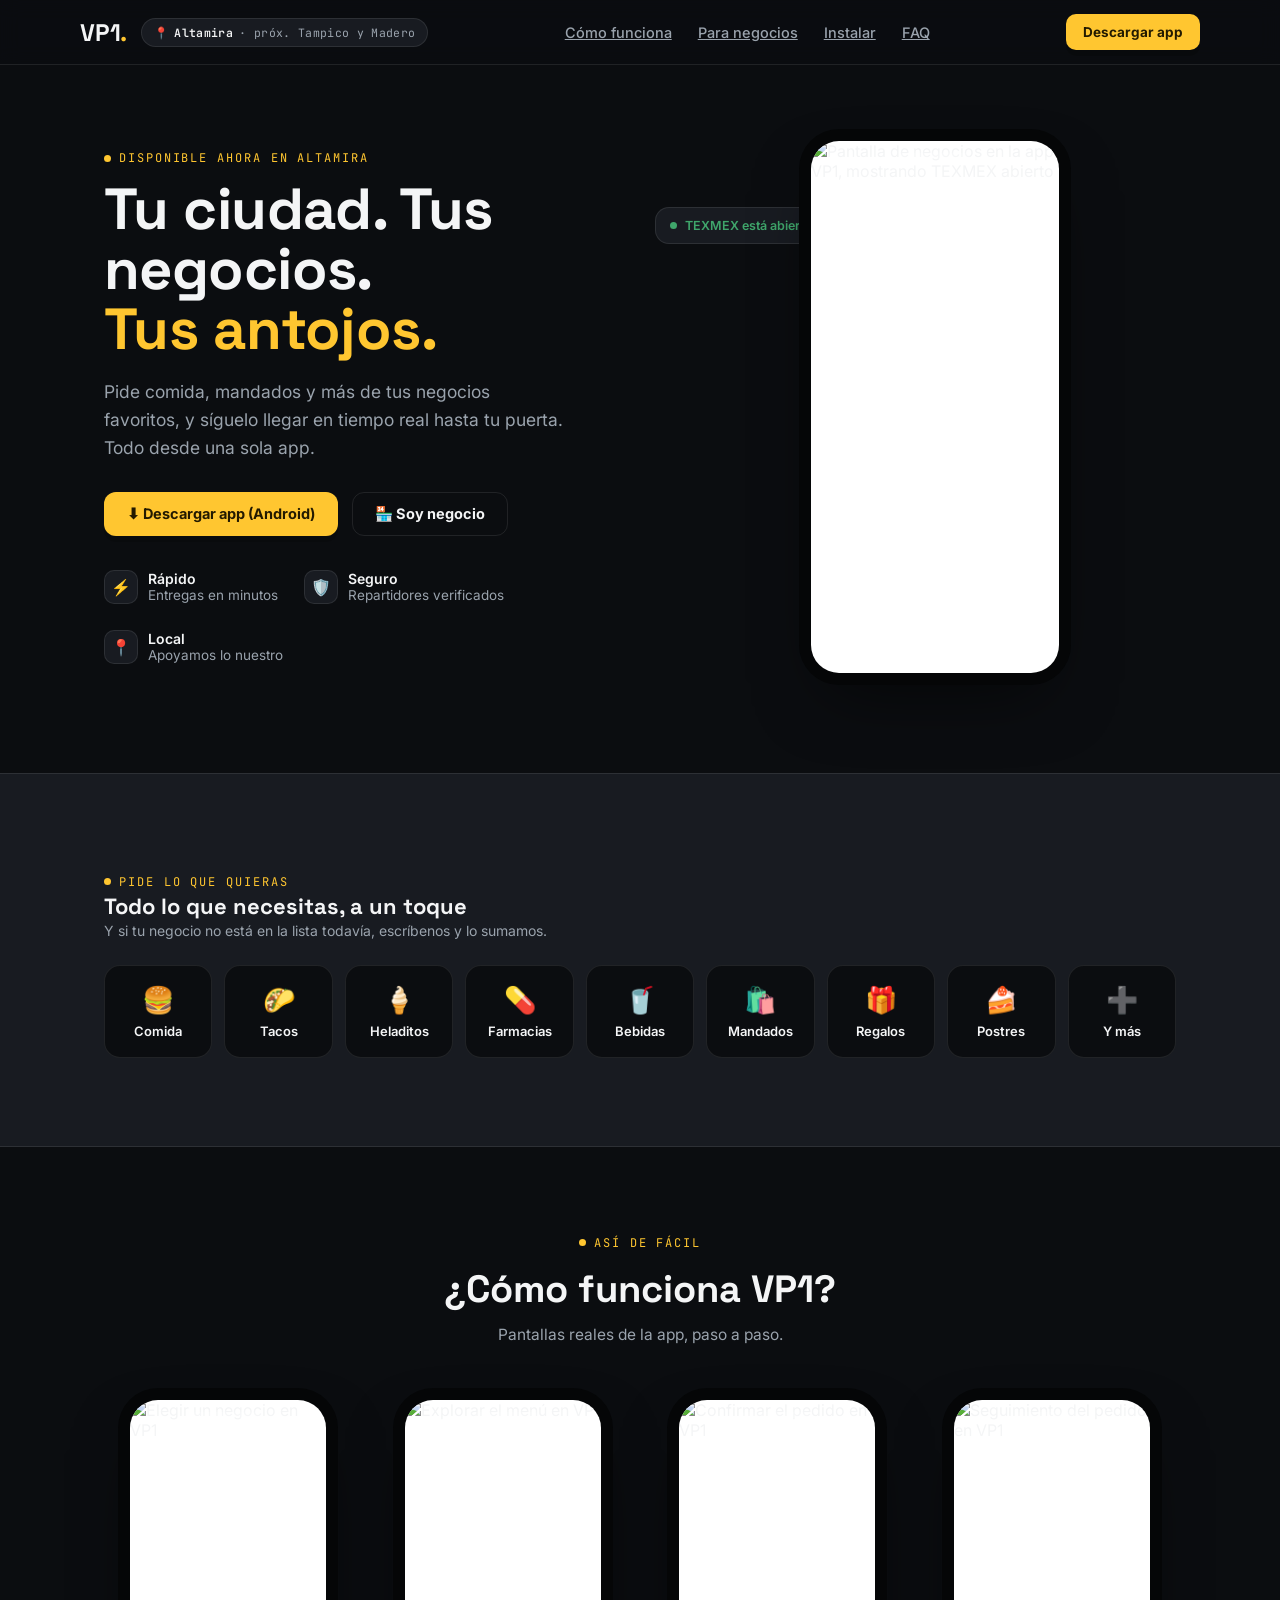
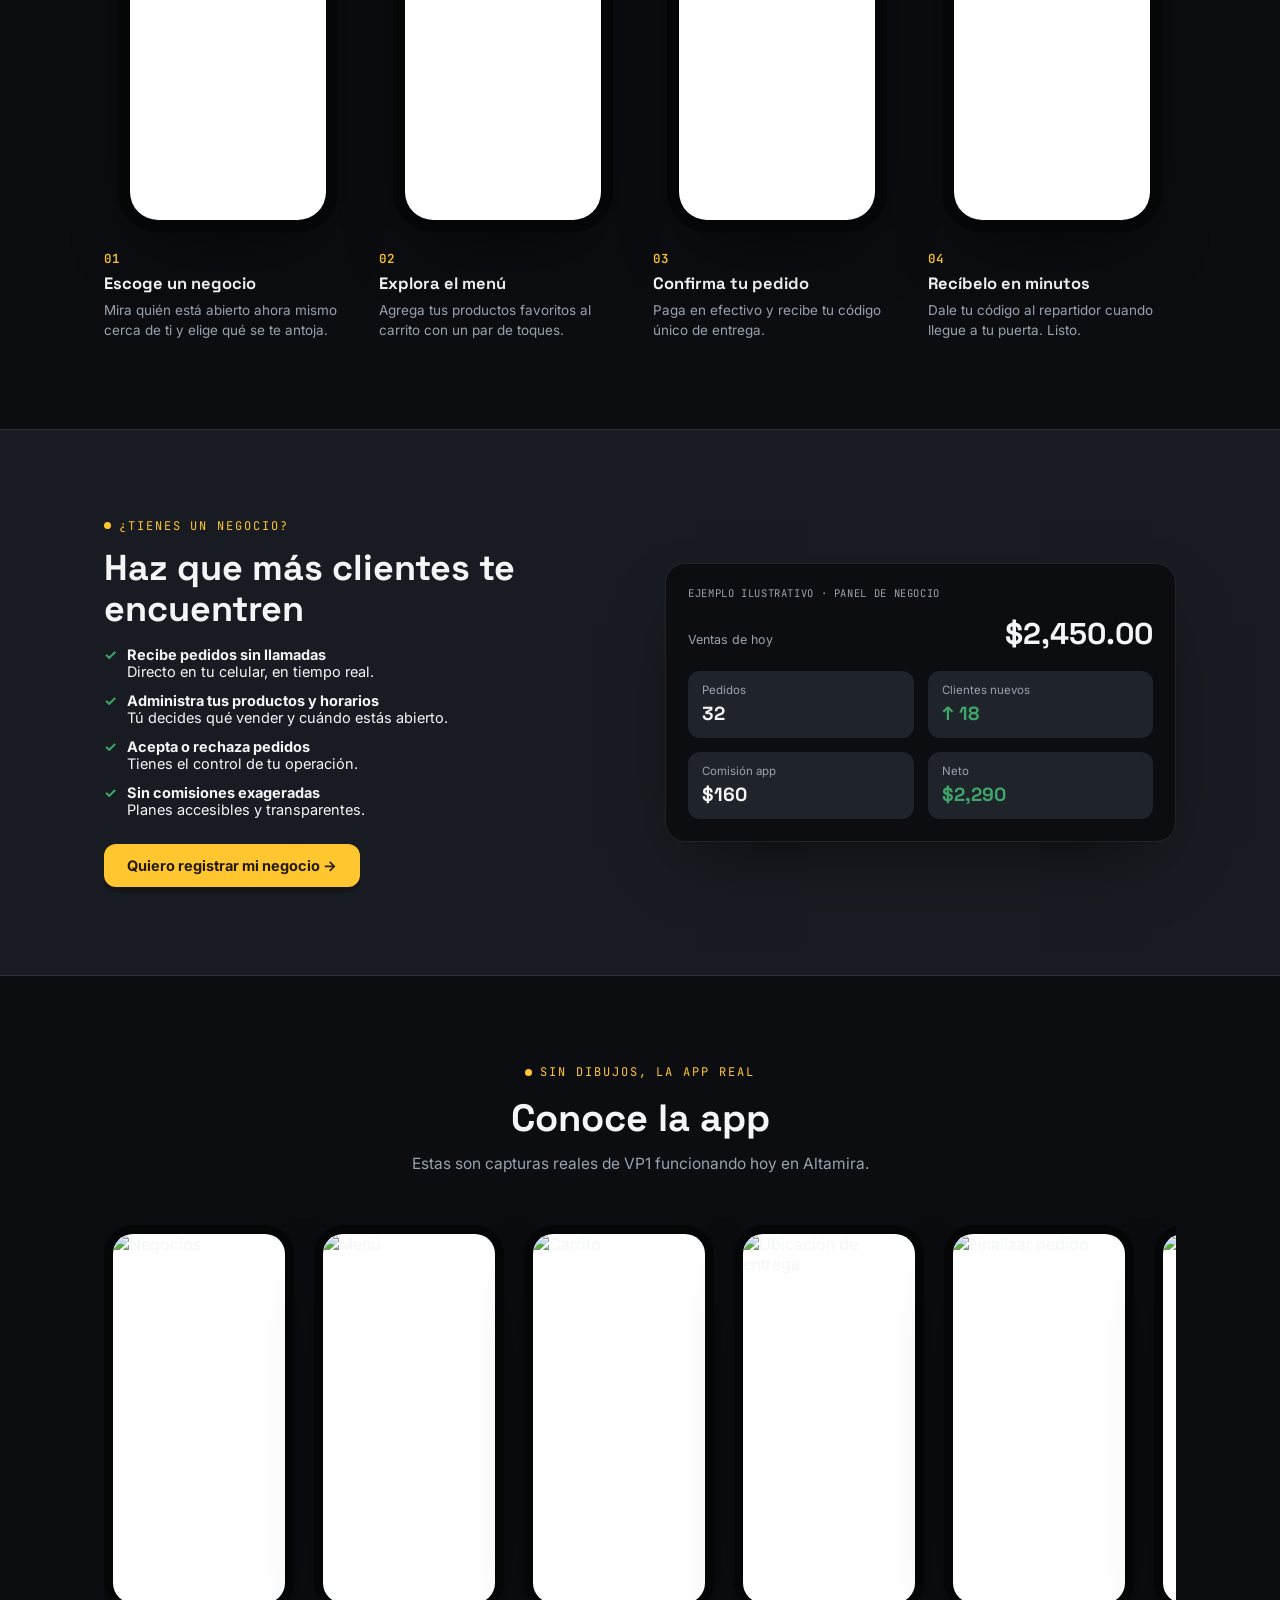
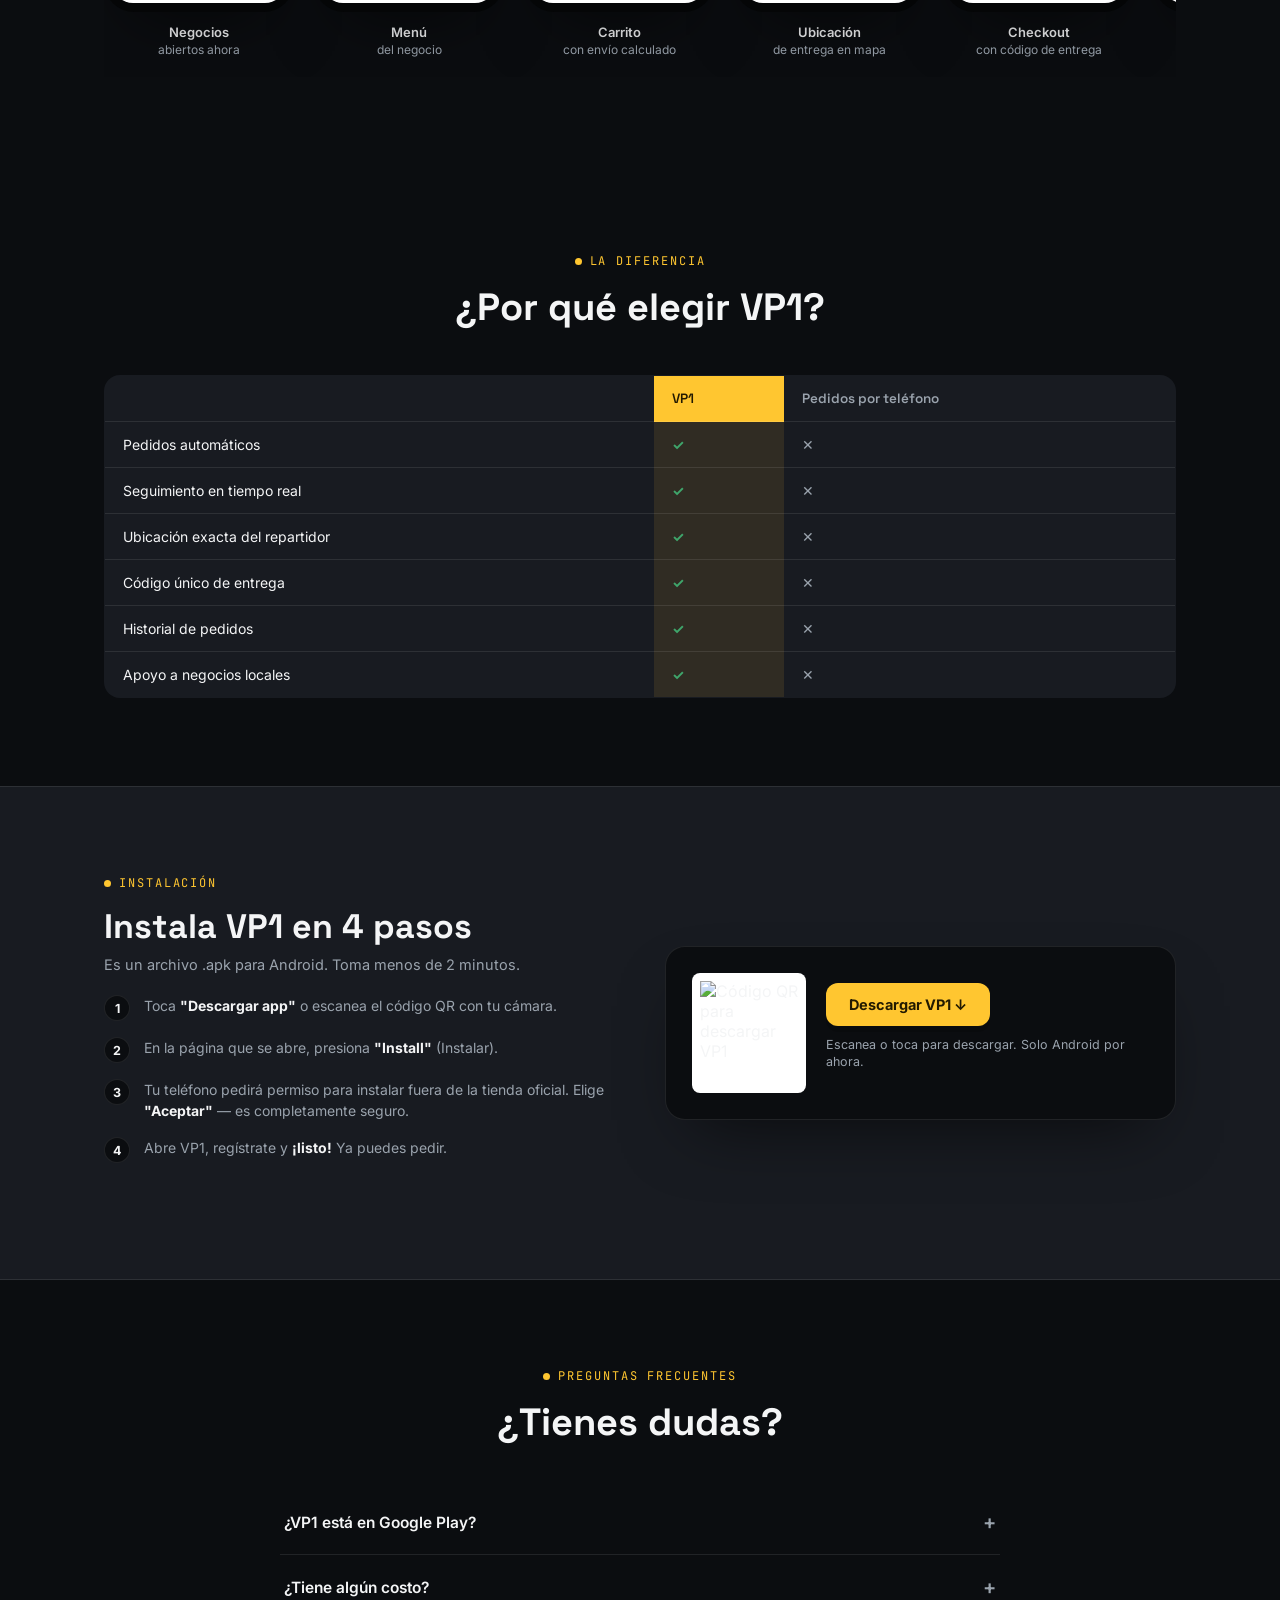
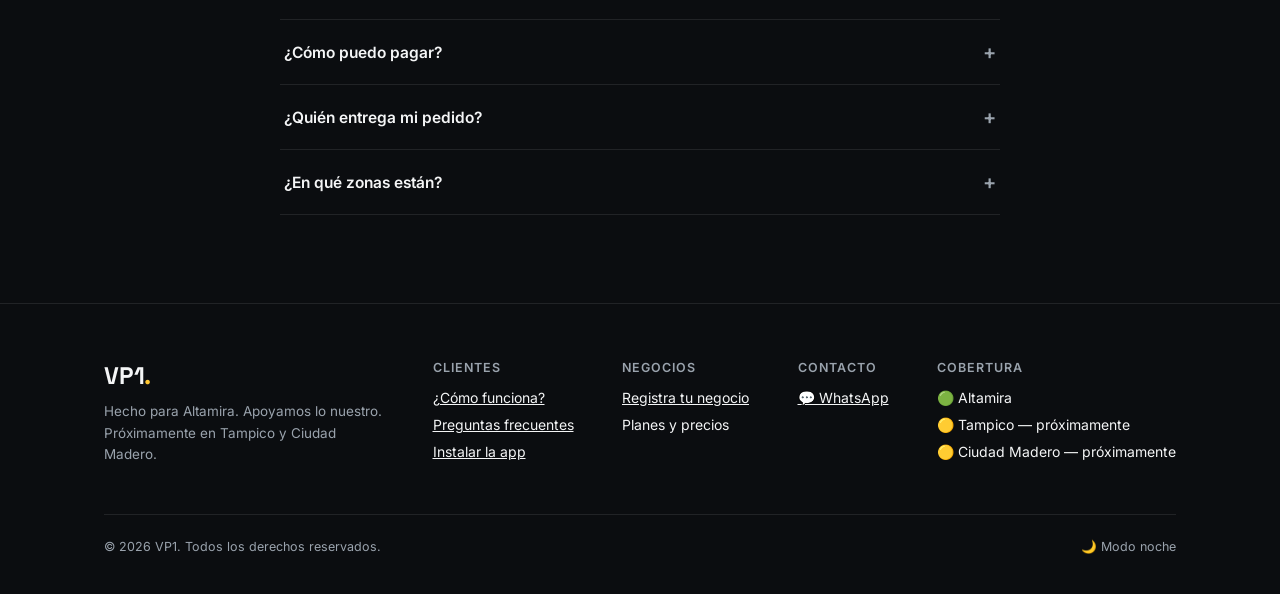
==== index.html @ 9488e496 "Add files via upload feat: nuevo diseño de landing page con capturas reales" ====
<!DOCTYPE html>
<html lang="es" data-theme="dark">
<head>
<meta charset="UTF-8">
<meta name="viewport" content="width=device-width, initial-scale=1.0">
<title>VP1 — Tu ciudad. Tus negocios. Tus antojos.</title>
<meta name="description" content="VP1 conecta clientes con negocios locales de Altamira para pedir comida, mandados y más, con seguimiento en tiempo real. Próximamente en Tampico y Ciudad Madero.">
<link rel="preconnect" href="https://fonts.googleapis.com">
<link rel="preconnect" href="https://fonts.gstatic.com" crossorigin>
<link href="https://fonts.googleapis.com/css2?family=Space+Grotesk:wght@500;600;700&family=Inter:wght@400;500;600;700;800&family=JetBrains+Mono:wght@500;600&display=swap" rel="stylesheet">
<style>
  :root[data-theme="dark"]{
    --bg:#0b0d10;
    --bg-soft:#12151a;
    --surface:#181b21;
    --surface-2:#1f232a;
    --text:#f4f5f6;
    --text-soft:#9aa3ad;
    --line:rgba(255,255,255,.09);
    --yellow:#ffc630;
    --yellow-ink:#231a00;
    --green:#3fa66b;
    --green-soft:rgba(63,166,107,.14);
    --red:#e5484d;
    --red-soft:rgba(229,72,77,.14);
    --shadow:0 30px 70px -30px rgba(0,0,0,.65);
    --phone-bezel:#050607;
  }
  :root[data-theme="light"]{
    --bg:#f7f5f0;
    --bg-soft:#efece5;
    --surface:#ffffff;
    --surface-2:#f2f0ea;
    --text:#171512;
    --text-soft:#68635a;
    --line:rgba(23,21,18,.10);
    --yellow:#f2ac00;
    --yellow-ink:#1c1400;
    --green:#1f8a52;
    --green-soft:rgba(31,138,82,.12);
    --red:#c9333a;
    --red-soft:rgba(201,51,58,.10);
    --shadow:0 24px 50px -26px rgba(23,21,18,.28);
    --phone-bezel:#171512;
  }

  *{box-sizing:border-box;}
  html{scroll-behavior:smooth;}
  body{
    margin:0;
    background:var(--bg);
    color:var(--text);
    font-family:'Inter',sans-serif;
    -webkit-font-smoothing:antialiased;
    transition:background .4s ease,color .4s ease;
  }
  h1,h2,h3,.disp{font-family:'Space Grotesk',sans-serif;}
  .mono{font-family:'JetBrains Mono',monospace;}
  a{color:inherit;}
  img{max-width:100%;display:block;}
  .container{max-width:1120px;margin:0 auto;padding:0 24px;}
  section{padding:88px 0;}
  @media (max-width:720px){ section{padding:64px 0;} }

  .eyebrow{
    font-family:'JetBrains Mono',monospace;
    font-size:12px;
    letter-spacing:.16em;
    text-transform:uppercase;
    color:var(--yellow);
    display:flex;align-items:center;gap:8px;
    margin-bottom:14px;
  }
  .eyebrow::before{content:"";width:7px;height:7px;border-radius:50%;background:var(--yellow);}

  /* ---------- HEADER ---------- */
  header.site{
    position:sticky;top:0;z-index:50;
    background:color-mix(in srgb, var(--bg) 88%, transparent);
    backdrop-filter:blur(10px);
    border-bottom:1px solid var(--line);
  }
  .nav-inner{
    display:flex;align-items:center;justify-content:space-between;
    gap:16px;padding:14px 0;
  }
  .wordmark{
    font-family:'Space Grotesk',sans-serif;
    font-weight:700;font-size:24px;letter-spacing:-.01em;
  }
  .wordmark .dot{color:var(--yellow);}
  .city-pill{
    font-family:'JetBrains Mono',monospace;
    font-size:11.5px;letter-spacing:.03em;
    background:var(--surface);border:1px solid var(--line);
    padding:6px 12px;border-radius:100px;color:var(--text-soft);
    display:flex;align-items:center;gap:6px;white-space:nowrap;
  }
  .city-pill b{color:var(--text);font-weight:600;}
  nav.links{display:flex;gap:26px;font-size:14.5px;font-weight:500;color:var(--text-soft);}
  nav.links a:hover{color:var(--text);}
  @media (max-width:860px){ nav.links{display:none;} }
  .btn{
    display:inline-flex;align-items:center;justify-content:center;gap:8px;
    padding:12px 22px;border-radius:12px;font-weight:700;font-size:14.5px;
    text-decoration:none;border:1px solid transparent;cursor:pointer;
    transition:transform .12s ease, box-shadow .12s ease;
  }
  .btn:active{transform:translateY(2px);}
  .btn-yellow{background:var(--yellow);color:var(--yellow-ink);box-shadow:0 6px 0 rgba(0,0,0,.18);}
  .btn-yellow:active{box-shadow:0 2px 0 rgba(0,0,0,.18);}
  .btn-outline{background:transparent;border-color:var(--line);color:var(--text);}
  .btn-ghost{background:var(--surface);border-color:var(--line);color:var(--text);}
  .btn-sm{padding:9px 16px;font-size:13.5px;border-radius:10px;}

  /* ---------- HERO ---------- */
  .hero{padding-top:64px;}
  .hero-grid{display:grid;grid-template-columns:1.05fr .95fr;gap:56px;align-items:center;}
  @media (max-width:940px){ .hero-grid{grid-template-columns:1fr;gap:44px;text-align:center;} }
  .hero h1{font-size:clamp(34px,5.4vw,58px);line-height:1.03;margin:0 0 18px;font-weight:700;letter-spacing:-.01em;}
  .hero h1 .accent{color:var(--yellow);}
  .hero p.lead{font-size:17.5px;color:var(--text-soft);max-width:460px;line-height:1.6;margin:0 0 30px;}
  @media (max-width:940px){ .hero p.lead{margin-inline:auto;} }
  .hero-ctas{display:flex;gap:14px;flex-wrap:wrap;margin-bottom:34px;}
  @media (max-width:940px){ .hero-ctas{justify-content:center;} }
  .trust{display:flex;gap:26px;flex-wrap:wrap;}
  @media (max-width:940px){ .trust{justify-content:center;} }
  .trust-item{display:flex;align-items:center;gap:10px;font-size:13.5px;color:var(--text-soft);}
  .trust-item b{display:block;color:var(--text);font-size:14px;font-weight:600;}
  .trust-ico{width:34px;height:34px;border-radius:10px;background:var(--surface);border:1px solid var(--line);display:flex;align-items:center;justify-content:center;font-size:16px;flex:0 0 auto;}

  /* ---------- PHONE ---------- */
  .phone{
    width:272px;border-radius:40px;background:var(--phone-bezel);
    padding:12px;box-shadow:var(--shadow);position:relative;margin:0 auto;
  }
  .phone::before{
    content:"";position:absolute;top:24px;left:50%;transform:translateX(-50%);
    width:70px;height:6px;border-radius:4px;background:rgba(255,255,255,.18);z-index:2;
  }
  .phone .screen{
    border-radius:28px;overflow:hidden;background:#fff;aspect-ratio:9/19.3;
  }
  .phone .screen img{width:100%;height:100%;object-fit:cover;object-position:top;}
  .phone-float{
    position:absolute;background:var(--surface);border:1px solid var(--line);
    border-radius:14px;padding:10px 14px;box-shadow:var(--shadow);
    font-size:12.5px;font-weight:600;display:flex;align-items:center;gap:8px;
  }
  .hero-phone-wrap{position:relative;display:flex;justify-content:center;}
  .float-open{top:14%;left:-8%;color:var(--green);}
  .float-open .dot{width:7px;height:7px;border-radius:50%;background:var(--green);}
  @media (max-width:520px){ .phone-float{display:none;} }

  /* ---------- CATEGORIES ---------- */
  .cat-strip{background:var(--surface);border-top:1px solid var(--line);border-bottom:1px solid var(--line);}
  .cat-title{font-size:22px;font-weight:700;margin:0 0 2px;}
  .cat-sub{color:var(--text-soft);font-size:14px;margin:0 0 26px;}
  .cat-row{display:grid;grid-template-columns:repeat(auto-fit,minmax(96px,1fr));gap:12px;}
  .cat-card{
    background:var(--bg);border:1px solid var(--line);border-radius:16px;
    padding:18px 10px;text-align:center;font-size:13px;font-weight:600;
  }
  .cat-card .ico{font-size:26px;margin-bottom:8px;}

  /* ---------- HOW IT WORKS ---------- */
  .how-grid{display:grid;grid-template-columns:repeat(4,1fr);gap:26px;}
  @media (max-width:940px){ .how-grid{grid-template-columns:repeat(2,1fr);} }
  @media (max-width:560px){ .how-grid{grid-template-columns:1fr;max-width:280px;margin:0 auto;} }
  .how-card{text-align:left;}
  .how-phone{width:100%;max-width:220px;margin:0 auto 18px;}
  .how-num{
    font-family:'JetBrains Mono',monospace;font-weight:600;font-size:12.5px;color:var(--yellow);
    margin-bottom:6px;
  }
  .how-card h3{font-size:16.5px;margin:0 0 6px;}
  .how-card p{font-size:13.5px;color:var(--text-soft);margin:0;line-height:1.5;}

  /* ---------- BUSINESS ---------- */
  .business{background:var(--surface);border-top:1px solid var(--line);border-bottom:1px solid var(--line);}
  .business-grid{display:grid;grid-template-columns:1fr 1fr;gap:50px;align-items:center;}
  @media (max-width:900px){ .business-grid{grid-template-columns:1fr;} }
  .business h2{font-size:clamp(26px,3.4vw,36px);margin:0 0 16px;line-height:1.15;}
  .biz-list{list-style:none;margin:0 0 26px;padding:0;display:grid;gap:12px;}
  .biz-list li{display:flex;gap:10px;align-items:flex-start;font-size:14.5px;}
  .biz-list li b{display:block;font-size:14.5px;}
  .check{color:var(--green);font-weight:700;flex:0 0 auto;}

  .biz-card{
    background:var(--bg);border:1px solid var(--line);border-radius:20px;padding:22px;
    box-shadow:var(--shadow);
  }
  .biz-card .tag{
    font-family:'JetBrains Mono',monospace;font-size:10.5px;letter-spacing:.06em;
    color:var(--text-soft);text-transform:uppercase;margin-bottom:14px;display:block;
  }
  .biz-card .biz-top{display:flex;justify-content:space-between;align-items:baseline;margin-bottom:18px;}
  .biz-card .biz-top span{font-size:12.5px;color:var(--text-soft);}
  .biz-card .biz-top b{font-size:30px;font-family:'Space Grotesk',sans-serif;}
  .biz-stats{display:grid;grid-template-columns:1fr 1fr;gap:14px;}
  .biz-stat{background:var(--surface-2);border-radius:12px;padding:12px 14px;}
  .biz-stat .l{font-size:11.5px;color:var(--text-soft);margin-bottom:4px;}
  .biz-stat .v{font-size:19px;font-weight:700;font-family:'Space Grotesk',sans-serif;}
  .biz-stat .v.up{color:var(--green);}

  /* ---------- GALLERY ---------- */
  .gallery-scroll{
    display:flex;gap:20px;overflow-x:auto;padding:8px 4px 20px;scroll-snap-type:x mandatory;
  }
  .gallery-scroll::-webkit-scrollbar{height:6px;}
  .gallery-scroll::-webkit-scrollbar-thumb{background:var(--line);border-radius:6px;}
  .g-item{flex:0 0 auto;width:190px;scroll-snap-align:start;}
  .g-item .phone{width:190px;padding:9px;border-radius:30px;}
  .g-item .phone .screen{border-radius:20px;}
  .g-item .cap{margin-top:12px;font-size:13px;font-weight:600;text-align:center;}
  .g-item .cap span{display:block;font-weight:400;color:var(--text-soft);font-size:12px;margin-top:2px;}

  /* ---------- COMPARE ---------- */
  table.compare{width:100%;border-collapse:collapse;background:var(--surface);border:1px solid var(--line);border-radius:16px;overflow:hidden;}
  table.compare th, table.compare td{padding:14px 18px;text-align:left;font-size:14px;border-bottom:1px solid var(--line);}
  table.compare th{font-family:'Space Grotesk',sans-serif;font-size:13.5px;color:var(--text-soft);font-weight:600;}
  table.compare th.hl{background:var(--yellow);color:var(--yellow-ink);}
  table.compare td.hl{background:color-mix(in srgb, var(--yellow) 10%, transparent);}
  table.compare tr:last-child td{border-bottom:none;}
  .yes{color:var(--green);font-weight:700;}
  .no{color:var(--text-soft);}
  .compare-wrap{overflow-x:auto;}

  /* ---------- INSTALL ---------- */
  .install{background:var(--surface);border-top:1px solid var(--line);border-bottom:1px solid var(--line);}
  .install-grid{display:grid;grid-template-columns:1fr 1fr;gap:50px;align-items:center;}
  @media (max-width:900px){ .install-grid{grid-template-columns:1fr;} }
  .steps-mini{display:grid;gap:16px;margin:22px 0 28px;}
  .step-mini{display:flex;gap:14px;align-items:flex-start;}
  .step-mini .num{
    width:26px;height:26px;border-radius:50%;background:var(--bg);border:1px solid var(--line);
    display:flex;align-items:center;justify-content:center;font-size:12.5px;font-weight:700;flex:0 0 auto;
  }
  .step-mini p{margin:0;font-size:14px;color:var(--text-soft);line-height:1.5;}
  .step-mini p b{color:var(--text);}
  .qr-card{
    background:var(--bg);border:1px solid var(--line);border-radius:20px;padding:26px;
    display:flex;gap:20px;align-items:center;box-shadow:var(--shadow);
  }
  .qr-card img{width:120px;height:120px;border-radius:8px;background:#fff;padding:8px;}
  .qr-card .note{font-size:12.5px;color:var(--text-soft);margin-top:10px;line-height:1.4;}

  /* ---------- FAQ ---------- */
  .faq-item{border-bottom:1px solid var(--line);}
  .faq-item summary{
    cursor:pointer;list-style:none;padding:20px 4px;font-weight:600;font-size:15.5px;
    display:flex;justify-content:space-between;align-items:center;gap:16px;
  }
  .faq-item summary::-webkit-details-marker{display:none;}
  .faq-item summary::after{content:"+";font-size:20px;color:var(--text-soft);flex:0 0 auto;transition:transform .2s ease;}
  .faq-item[open] summary::after{transform:rotate(45deg);}
  .faq-item p{margin:0 4px 20px;color:var(--text-soft);font-size:14.5px;line-height:1.6;max-width:640px;}

  /* ---------- FOOTER ---------- */
  footer.site{padding:56px 0 40px;border-top:1px solid var(--line);}
  .footer-grid{display:flex;justify-content:space-between;gap:40px;flex-wrap:wrap;}
  .footer-brand .wordmark{margin-bottom:10px;}
  .footer-brand p{color:var(--text-soft);font-size:13.5px;max-width:280px;line-height:1.6;margin:0;}
  .footer-col h4{font-size:12.5px;text-transform:uppercase;letter-spacing:.08em;color:var(--text-soft);margin:0 0 14px;font-weight:600;}
  .footer-col a, .footer-col span{display:block;font-size:14px;margin-bottom:10px;color:var(--text);}
  .footer-bottom{margin-top:44px;padding-top:24px;border-top:1px solid var(--line);font-size:12.5px;color:var(--text-soft);display:flex;justify-content:space-between;flex-wrap:wrap;gap:10px;}

  .center-head{text-align:center;max-width:640px;margin:0 auto 44px;}
  .center-head h2{font-size:clamp(26px,3.6vw,38px);margin:0 0 12px;}
  .center-head p{color:var(--text-soft);font-size:15.5px;margin:0;}
</style>
</head>
<body>

<header class="site">
  <div class="container nav-inner">
    <div style="display:flex;align-items:center;gap:14px;">
      <span class="wordmark">VP1<span class="dot">.</span></span>
      <span class="city-pill">📍 <b>Altamira</b> · próx. Tampico y Madero</span>
    </div>
    <nav class="links">
      <a href="#como-funciona">Cómo funciona</a>
      <a href="#negocios">Para negocios</a>
      <a href="#instalar">Instalar</a>
      <a href="#faq">FAQ</a>
    </nav>
    <a class="btn btn-yellow btn-sm" href="https://expo.dev/accounts/vp1org/projects/vp1-suport/builds/451c426f-90cb-4e45-b57f-8bc288581c0e" target="_blank" rel="noopener">Descargar app</a>
  </div>
</header>

<main>

  <!-- HERO -->
  <section class="hero">
    <div class="container hero-grid">
      <div>
        <div class="eyebrow">Disponible ahora en Altamira</div>
        <h1>Tu ciudad. Tus negocios.<br><span class="accent">Tus antojos.</span></h1>
        <p class="lead">Pide comida, mandados y más de tus negocios favoritos, y síguelo llegar en tiempo real hasta tu puerta. Todo desde una sola app.</p>
        <div class="hero-ctas">
          <a class="btn btn-yellow" href="https://expo.dev/accounts/vp1org/projects/vp1-suport/builds/451c426f-90cb-4e45-b57f-8bc288581c0e" target="_blank" rel="noopener">⬇ Descargar app (Android)</a>
          <a class="btn btn-outline" href="#negocios">🏪 Soy negocio</a>
        </div>
        <div class="trust">
          <div class="trust-item"><div class="trust-ico">⚡</div><div><b>Rápido</b>Entregas en minutos</div></div>
          <div class="trust-item"><div class="trust-ico">🛡️</div><div><b>Seguro</b>Repartidores verificados</div></div>
          <div class="trust-item"><div class="trust-ico">📍</div><div><b>Local</b>Apoyamos lo nuestro</div></div>
        </div>
      </div>
      <div class="hero-phone-wrap">
        <div class="phone-float float-open"><span class="dot"></span> TEXMEX está abierto</div>
        <div class="phone">
          <div class="screen"><img src="assets/screens/negocios.jpg" alt="Pantalla de negocios en la app VP1, mostrando TEXMEX abierto"></div>
        </div>
      </div>
    </div>
  </section>

  <!-- CATEGORIES -->
  <section class="cat-strip">
    <div class="container">
      <p class="eyebrow" style="margin-bottom:2px;">Pide lo que quieras</p>
      <h2 class="cat-title">Todo lo que necesitas, a un toque</h2>
      <p class="cat-sub">Y si tu negocio no está en la lista todavía, escríbenos y lo sumamos.</p>
      <div class="cat-row">
        <div class="cat-card"><div class="ico">🍔</div>Comida</div>
        <div class="cat-card"><div class="ico">🌮</div>Tacos</div>
        <div class="cat-card"><div class="ico">🍦</div>Heladitos</div>
        <div class="cat-card"><div class="ico">💊</div>Farmacias</div>
        <div class="cat-card"><div class="ico">🥤</div>Bebidas</div>
        <div class="cat-card"><div class="ico">🛍️</div>Mandados</div>
        <div class="cat-card"><div class="ico">🎁</div>Regalos</div>
        <div class="cat-card"><div class="ico">🍰</div>Postres</div>
        <div class="cat-card"><div class="ico">➕</div>Y más</div>
      </div>
    </div>
  </section>

  <!-- HOW IT WORKS -->
  <section id="como-funciona">
    <div class="container">
      <div class="center-head">
        <div class="eyebrow" style="justify-content:center;">Así de fácil</div>
        <h2>¿Cómo funciona VP1?</h2>
        <p>Pantallas reales de la app, paso a paso.</p>
      </div>
      <div class="how-grid">
        <div class="how-card">
          <div class="phone how-phone"><div class="screen"><img src="assets/screens/negocios.jpg" alt="Elegir un negocio en VP1"></div></div>
          <div class="how-num">01</div>
          <h3>Escoge un negocio</h3>
          <p>Mira quién está abierto ahora mismo cerca de ti y elige qué se te antoja.</p>
        </div>
        <div class="how-card">
          <div class="phone how-phone"><div class="screen"><img src="assets/screens/menu.jpg" alt="Explorar el menú en VP1"></div></div>
          <div class="how-num">02</div>
          <h3>Explora el menú</h3>
          <p>Agrega tus productos favoritos al carrito con un par de toques.</p>
        </div>
        <div class="how-card">
          <div class="phone how-phone"><div class="screen"><img src="assets/screens/finalizar-resumen.jpg" alt="Confirmar el pedido en VP1"></div></div>
          <div class="how-num">03</div>
          <h3>Confirma tu pedido</h3>
          <p>Paga en efectivo y recibe tu código único de entrega.</p>
        </div>
        <div class="how-card">
          <div class="phone how-phone"><div class="screen"><img src="assets/screens/mis-pedidos-encurso.jpg" alt="Seguimiento del pedido en VP1"></div></div>
          <div class="how-num">04</div>
          <h3>Recíbelo en minutos</h3>
          <p>Dale tu código al repartidor cuando llegue a tu puerta. Listo.</p>
        </div>
      </div>
    </div>
  </section>

  <!-- BUSINESS -->
  <section class="business" id="negocios">
    <div class="container business-grid">
      <div>
        <div class="eyebrow">¿Tienes un negocio?</div>
        <h2>Haz que más clientes te encuentren</h2>
        <ul class="biz-list">
          <li><span class="check">✓</span><div><b>Recibe pedidos sin llamadas</b>Directo en tu celular, en tiempo real.</div></li>
          <li><span class="check">✓</span><div><b>Administra tus productos y horarios</b>Tú decides qué vender y cuándo estás abierto.</div></li>
          <li><span class="check">✓</span><div><b>Acepta o rechaza pedidos</b>Tienes el control de tu operación.</div></li>
          <li><span class="check">✓</span><div><b>Sin comisiones exageradas</b>Planes accesibles y transparentes.</div></li>
        </ul>
        <a class="btn btn-yellow" href="https://wa.me/528331080672?text=Hola%2C%20quiero%20registrar%20mi%20negocio%20en%20VP1" target="_blank" rel="noopener">Quiero registrar mi negocio →</a>
      </div>
      <div class="biz-card">
        <span class="tag">Ejemplo ilustrativo · panel de negocio</span>
        <div class="biz-top"><span>Ventas de hoy</span><b>$2,450.00</b></div>
        <div class="biz-stats">
          <div class="biz-stat"><div class="l">Pedidos</div><div class="v">32</div></div>
          <div class="biz-stat"><div class="l">Clientes nuevos</div><div class="v up">↑ 18</div></div>
          <div class="biz-stat"><div class="l">Comisión app</div><div class="v">$160</div></div>
          <div class="biz-stat"><div class="l">Neto</div><div class="v up">$2,290</div></div>
        </div>
      </div>
    </div>
  </section>

  <!-- GALLERY -->
  <section>
    <div class="container">
      <div class="center-head">
        <div class="eyebrow" style="justify-content:center;">Sin dibujos, la app real</div>
        <h2>Conoce la app</h2>
        <p>Estas son capturas reales de VP1 funcionando hoy en Altamira.</p>
      </div>
      <div class="gallery-scroll">
        <div class="g-item"><div class="phone"><div class="screen"><img src="assets/screens/negocios.jpg" alt="Negocios"></div></div><div class="cap">Negocios<span>abiertos ahora</span></div></div>
        <div class="g-item"><div class="phone"><div class="screen"><img src="assets/screens/menu.jpg" alt="Menú"></div></div><div class="cap">Menú<span>del negocio</span></div></div>
        <div class="g-item"><div class="phone"><div class="screen"><img src="assets/screens/carrito-con-ubicacion.jpg" alt="Carrito"></div></div><div class="cap">Carrito<span>con envío calculado</span></div></div>
        <div class="g-item"><div class="phone"><div class="screen"><img src="assets/screens/mapa.jpg" alt="Ubicación de entrega"></div></div><div class="cap">Ubicación<span>de entrega en mapa</span></div></div>
        <div class="g-item"><div class="phone"><div class="screen"><img src="assets/screens/finalizar-resumen.jpg" alt="Finalizar pedido"></div></div><div class="cap">Checkout<span>con código de entrega</span></div></div>
        <div class="g-item"><div class="phone"><div class="screen"><img src="assets/screens/pedidos-entregados.jpg" alt="Historial de pedidos"></div></div><div class="cap">Mis pedidos<span>historial completo</span></div></div>
      </div>
    </div>
  </section>

  <!-- COMPARE -->
  <section>
    <div class="container">
      <div class="center-head">
        <div class="eyebrow" style="justify-content:center;">La diferencia</div>
        <h2>¿Por qué elegir VP1?</h2>
      </div>
      <div class="compare-wrap">
        <table class="compare">
          <thead>
            <tr><th></th><th class="hl">VP1</th><th>Pedidos por teléfono</th></tr>
          </thead>
          <tbody>
            <tr><td>Pedidos automáticos</td><td class="hl"><span class="yes">✓</span></td><td><span class="no">✕</span></td></tr>
            <tr><td>Seguimiento en tiempo real</td><td class="hl"><span class="yes">✓</span></td><td><span class="no">✕</span></td></tr>
            <tr><td>Ubicación exacta del repartidor</td><td class="hl"><span class="yes">✓</span></td><td><span class="no">✕</span></td></tr>
            <tr><td>Código único de entrega</td><td class="hl"><span class="yes">✓</span></td><td><span class="no">✕</span></td></tr>
            <tr><td>Historial de pedidos</td><td class="hl"><span class="yes">✓</span></td><td><span class="no">✕</span></td></tr>
            <tr><td>Apoyo a negocios locales</td><td class="hl"><span class="yes">✓</span></td><td><span class="no">✕</span></td></tr>
          </tbody>
        </table>
      </div>
    </div>
  </section>

  <!-- INSTALL -->
  <section class="install" id="instalar">
    <div class="container install-grid">
      <div>
        <div class="eyebrow">Instalación</div>
        <h2 style="font-size:clamp(26px,3.4vw,34px);margin:0 0 8px;">Instala VP1 en 4 pasos</h2>
        <p style="color:var(--text-soft);font-size:14.5px;margin:0 0 22px;">Es un archivo .apk para Android. Toma menos de 2 minutos.</p>
        <div class="steps-mini">
          <div class="step-mini"><div class="num">1</div><p>Toca <b>"Descargar app"</b> o escanea el código QR con tu cámara.</p></div>
          <div class="step-mini"><div class="num">2</div><p>En la página que se abre, presiona <b>"Install"</b> (Instalar).</p></div>
          <div class="step-mini"><div class="num">3</div><p>Tu teléfono pedirá permiso para instalar fuera de la tienda oficial. Elige <b>"Aceptar"</b> — es completamente seguro.</p></div>
          <div class="step-mini"><div class="num">4</div><p>Abre VP1, regístrate y <b>¡listo!</b> Ya puedes pedir.</p></div>
        </div>
      </div>
      <div class="qr-card">
        <img src="https://api.qrserver.com/v1/create-qr-code/?size=200x200&data=https%3A%2F%2Fexpo.dev%2Faccounts%2Fvp1org%2Fprojects%2Fvp1-suport%2Fbuilds%2F451c426f-90cb-4e45-b57f-8bc288581c0e" alt="Código QR para descargar VP1">
        <div>
          <a class="btn btn-yellow" href="https://expo.dev/accounts/vp1org/projects/vp1-suport/builds/451c426f-90cb-4e45-b57f-8bc288581c0e" target="_blank" rel="noopener">Descargar VP1 ↓</a>
          <p class="note">Escanea o toca para descargar. Solo Android por ahora.</p>
        </div>
      </div>
    </div>
  </section>

  <!-- FAQ -->
  <section id="faq">
    <div class="container">
      <div class="center-head">
        <div class="eyebrow" style="justify-content:center;">Preguntas frecuentes</div>
        <h2>¿Tienes dudas?</h2>
      </div>
      <div style="max-width:720px;margin:0 auto;">
        <details class="faq-item">
          <summary>¿VP1 está en Google Play?</summary>
          <p>Aún no. Puedes descargarla directamente desde este sitio de forma segura, como un archivo .apk para Android.</p>
        </details>
        <details class="faq-item">
          <summary>¿Tiene algún costo?</summary>
          <p>No, la app es completamente gratuita para clientes.</p>
        </details>
        <details class="faq-item">
          <summary>¿Cómo puedo pagar?</summary>
          <p>Por ahora, en efectivo directo al repartidor cuando te entregue tu pedido.</p>
        </details>
        <details class="faq-item">
          <summary>¿Quién entrega mi pedido?</summary>
          <p>Repartidores verificados dentro de tu ciudad.</p>
        </details>
        <details class="faq-item">
          <summary>¿En qué zonas están?</summary>
          <p>Hoy operamos en Altamira. Muy pronto llegamos a Tampico y Ciudad Madero.</p>
        </details>
      </div>
    </div>
  </section>

</main>

<footer class="site">
  <div class="container">
    <div class="footer-grid">
      <div class="footer-brand">
        <div class="wordmark">VP1<span class="dot">.</span></div>
        <p>Hecho para Altamira. Apoyamos lo nuestro. Próximamente en Tampico y Ciudad Madero.</p>
      </div>
      <div class="footer-col">
        <h4>Clientes</h4>
        <a href="#como-funciona">¿Cómo funciona?</a>
        <a href="#faq">Preguntas frecuentes</a>
        <a href="https://expo.dev/accounts/vp1org/projects/vp1-suport/builds/451c426f-90cb-4e45-b57f-8bc288581c0e" target="_blank" rel="noopener">Instalar la app</a>
      </div>
      <div class="footer-col">
        <h4>Negocios</h4>
        <a href="https://wa.me/528331080672?text=Hola%2C%20quiero%20registrar%20mi%20negocio%20en%20VP1" target="_blank" rel="noopener">Registra tu negocio</a>
        <span>Planes y precios</span>
      </div>
      <div class="footer-col">
        <h4>Contacto</h4>
        <a href="https://wa.me/528331080672" target="_blank" rel="noopener">💬 WhatsApp</a>
      </div>
      <div class="footer-col">
        <h4>Cobertura</h4>
        <span>🟢 Altamira</span>
        <span>🟡 Tampico — próximamente</span>
        <span>🟡 Ciudad Madero — próximamente</span>
      </div>
    </div>
    <div class="footer-bottom">
      <span>© 2026 VP1. Todos los derechos reservados.</span>
      <span id="theme-indicator"></span>
    </div>
  </div>
</footer>

<script>
  // Modo claro/oscuro automático según la hora real del dispositivo del visitante.
  // 07:00–19:00 => claro | resto => oscuro
  (function applyTimeTheme(){
    var hour = new Date().getHours();
    var isDay = hour >= 7 && hour < 19;
    document.documentElement.setAttribute('data-theme', isDay ? 'light' : 'dark');
    var indicator = document.getElementById('theme-indicator');
    if(indicator){
      indicator.textContent = isDay ? '☀️ Modo día' : '🌙 Modo noche';
    }
  })();
</script>

</body>
</html>
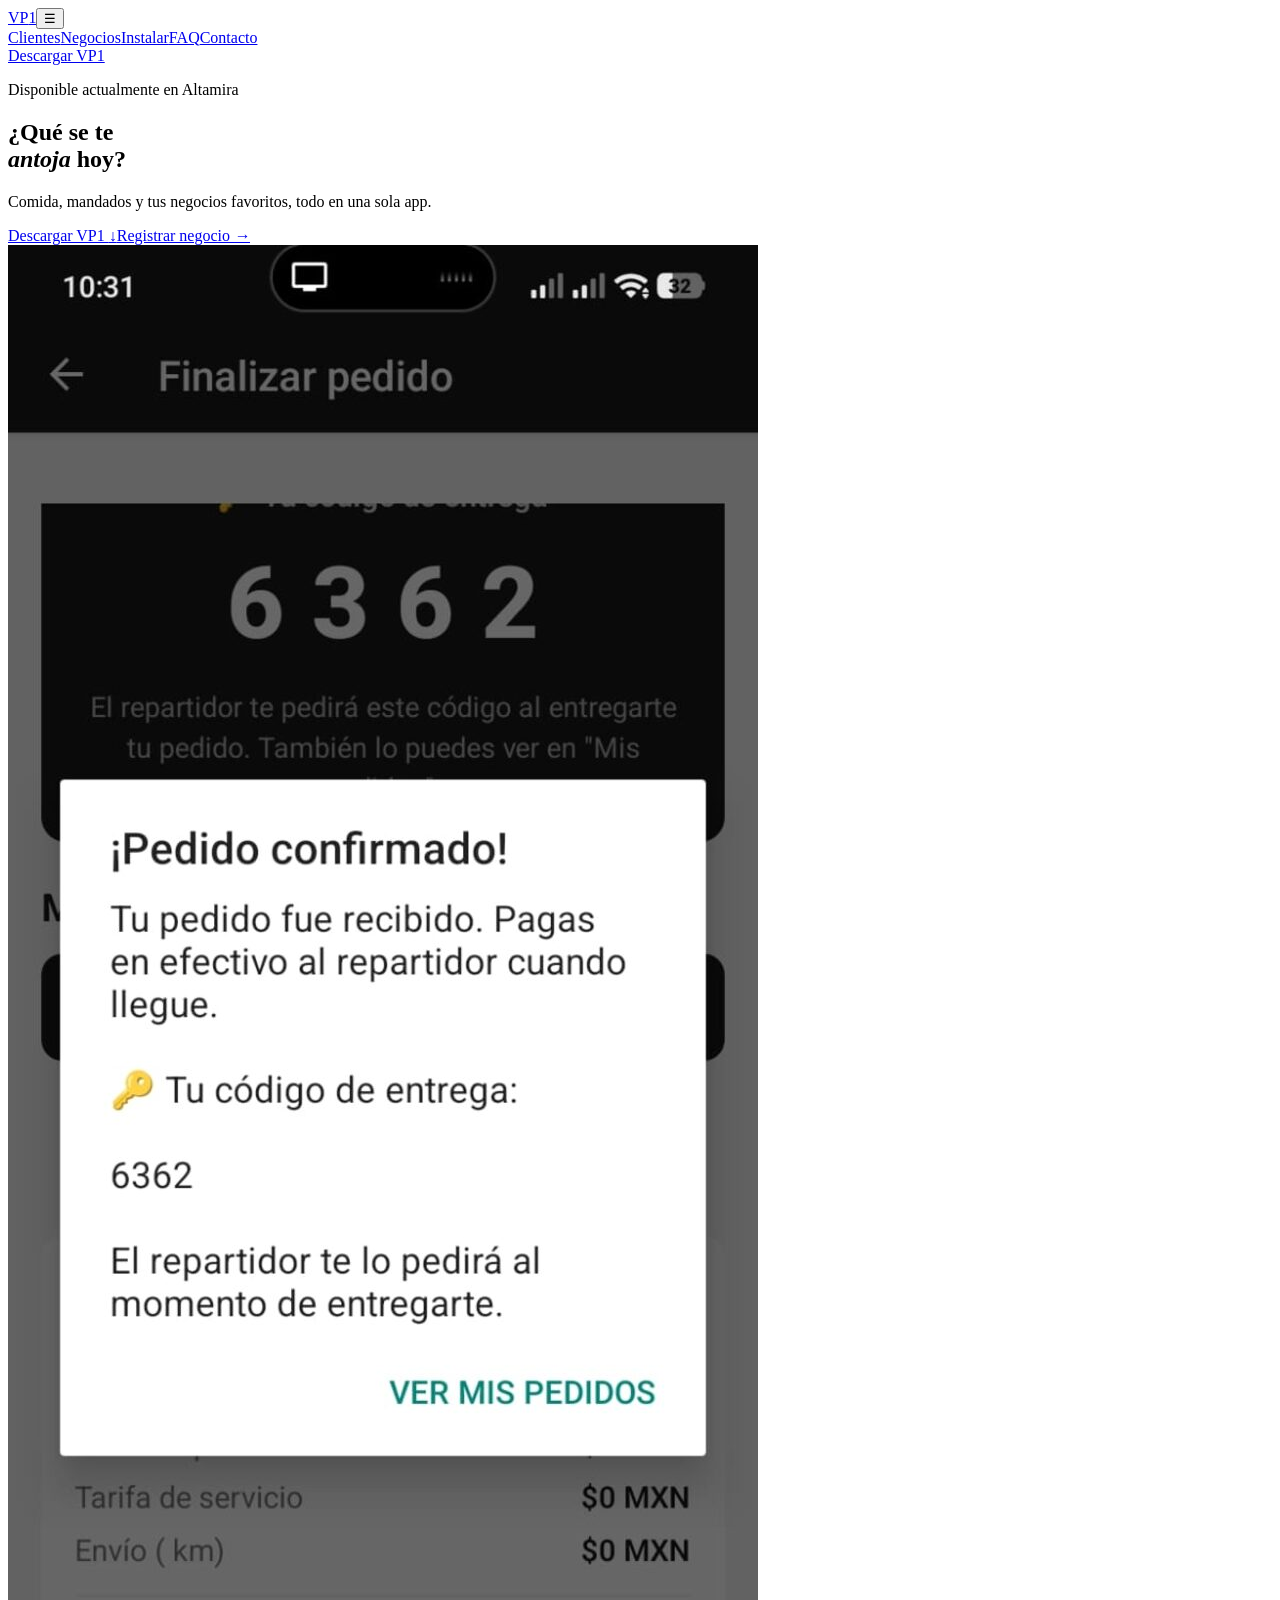
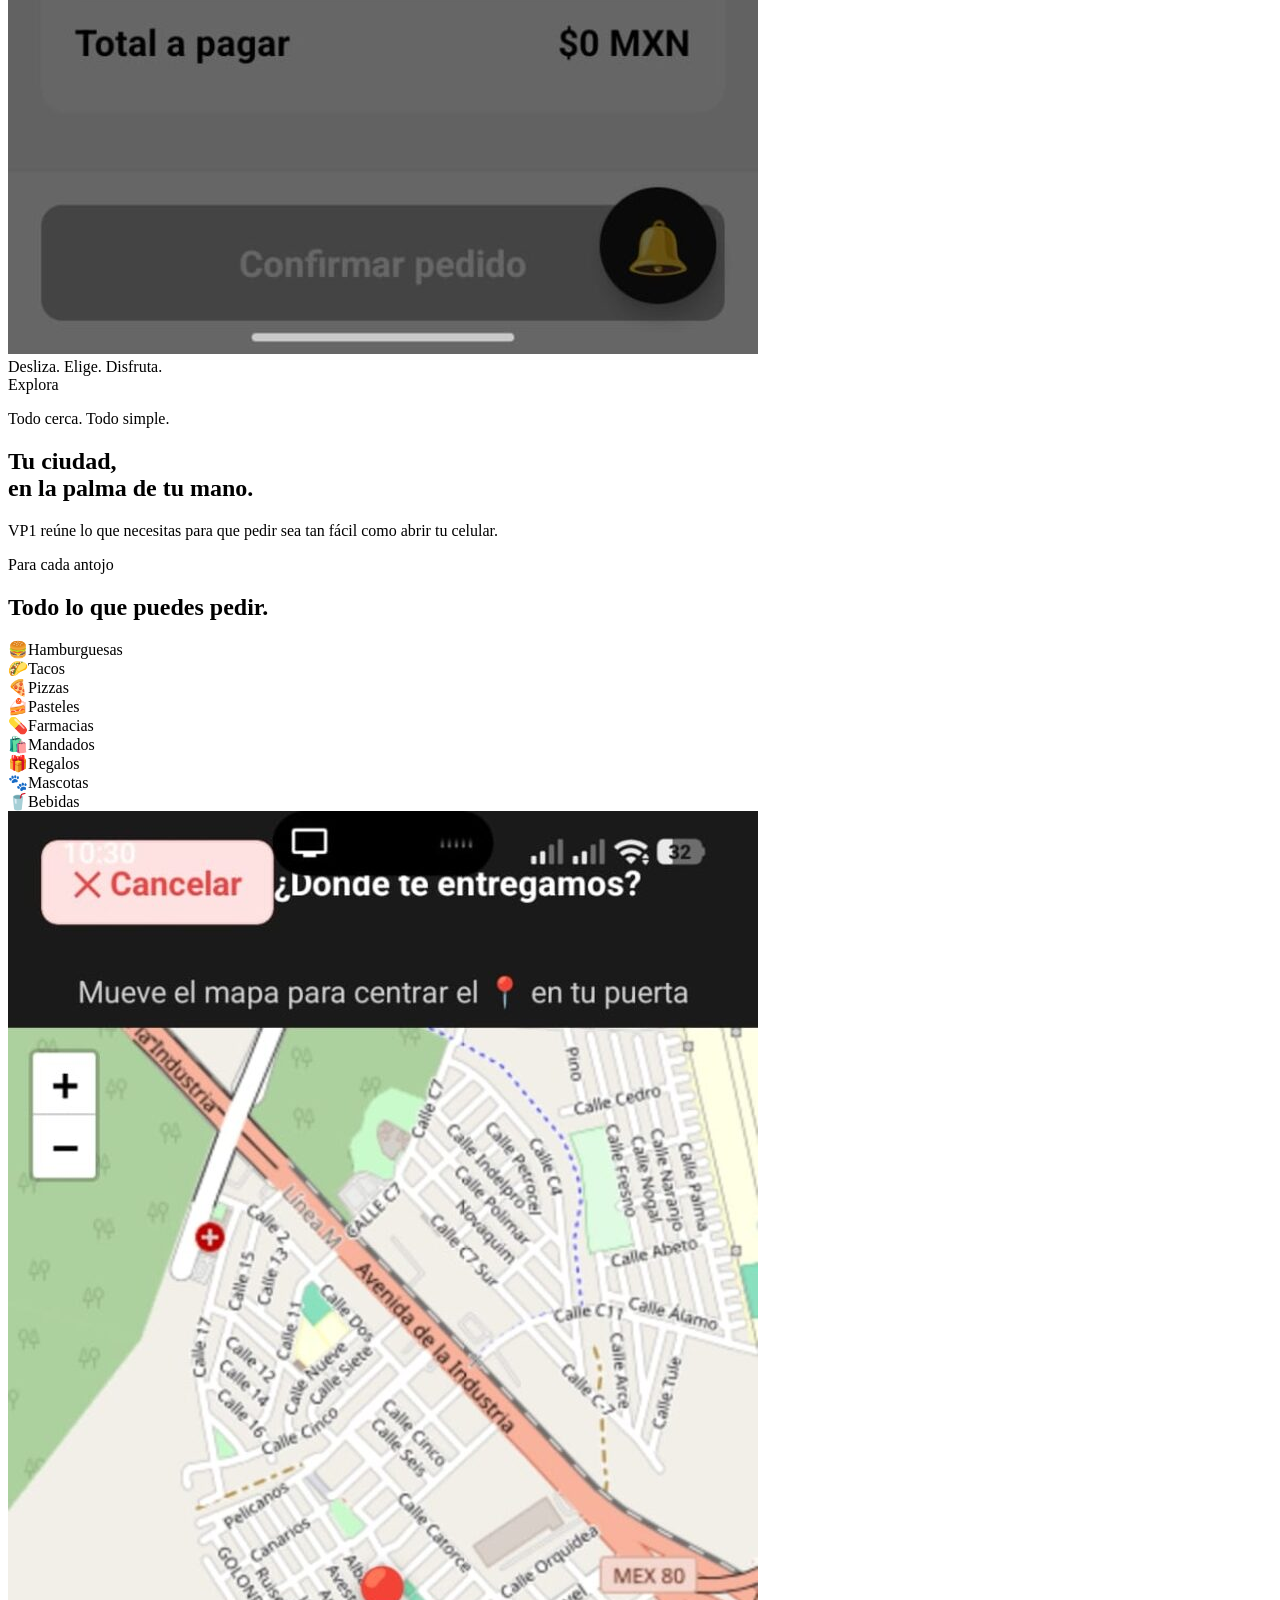
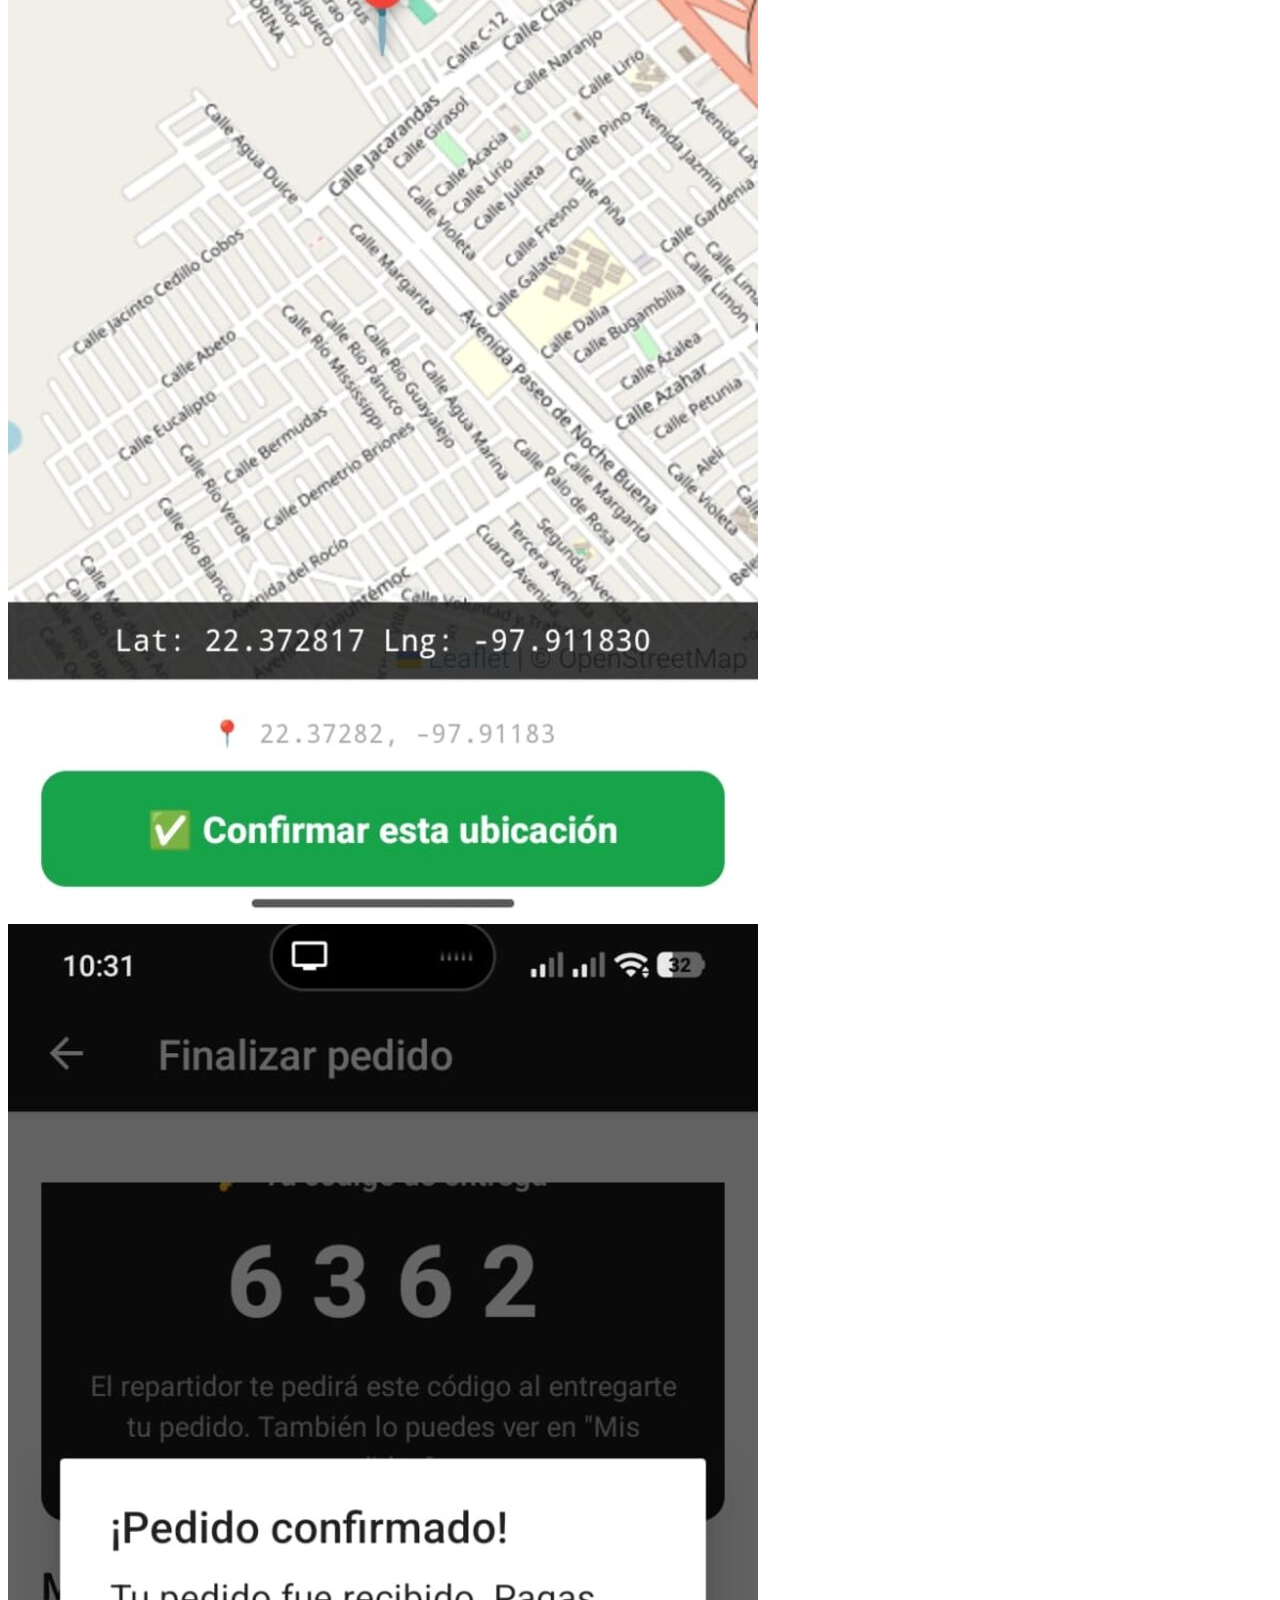
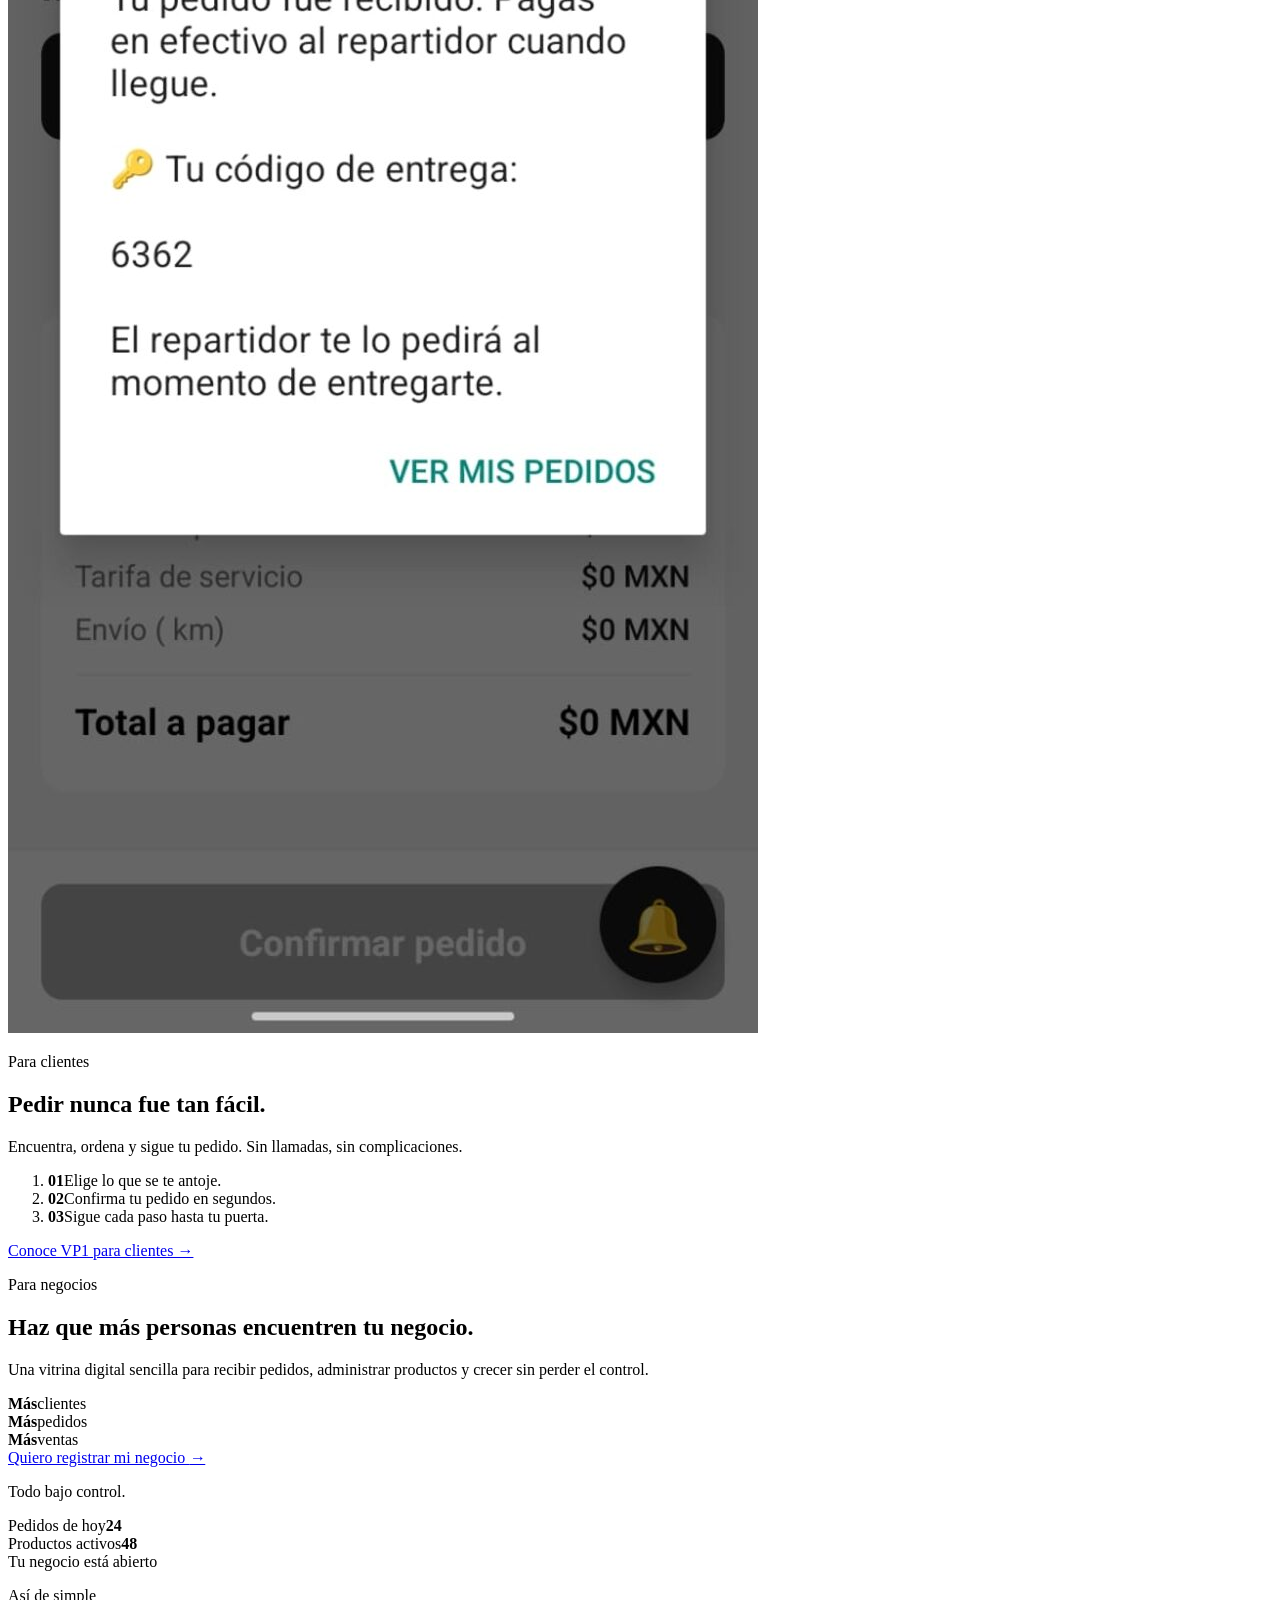
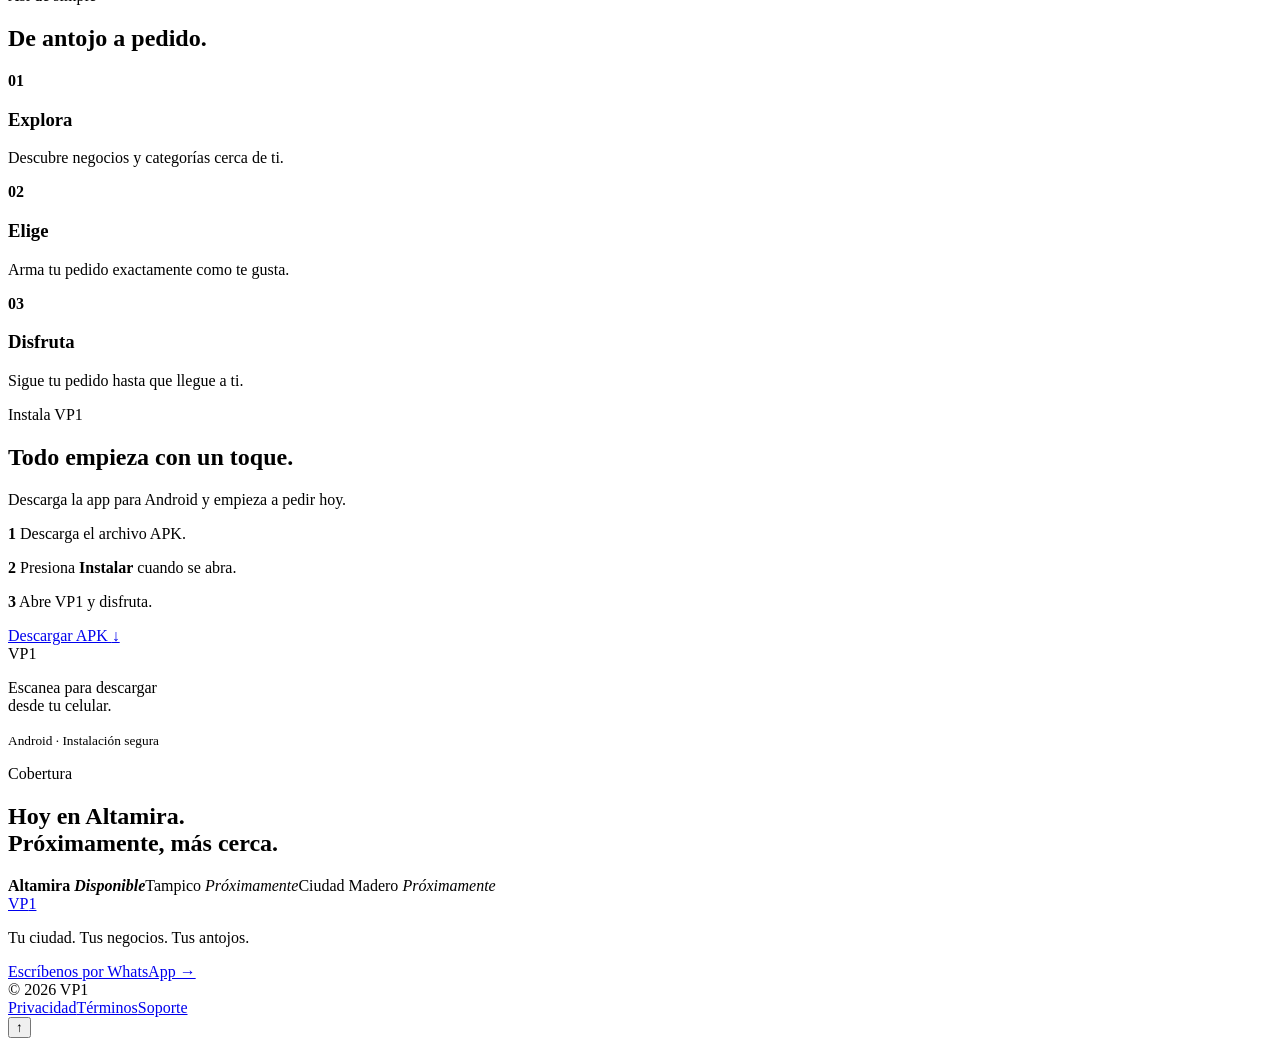
==== commit ce6d1a73: "Add files via upload" ====
--- a/index.html
+++ b/index.html
@@ -1,556 +1,28 @@
-<!DOCTYPE html>
-<html lang="es" data-theme="dark">
+<!doctype html>
+<html lang="es">
 <head>
-<meta charset="UTF-8">
-<meta name="viewport" content="width=device-width, initial-scale=1.0">
-<title>VP1 — Tu ciudad. Tus negocios. Tus antojos.</title>
-<meta name="description" content="VP1 conecta clientes con negocios locales de Altamira para pedir comida, mandados y más, con seguimiento en tiempo real. Próximamente en Tampico y Ciudad Madero.">
-<link rel="preconnect" href="https://fonts.googleapis.com">
-<link rel="preconnect" href="https://fonts.gstatic.com" crossorigin>
-<link href="https://fonts.googleapis.com/css2?family=Space+Grotesk:wght@500;600;700&family=Inter:wght@400;500;600;700;800&family=JetBrains+Mono:wght@500;600&display=swap" rel="stylesheet">
-<style>
-  :root[data-theme="dark"]{
-    --bg:#0b0d10;
-    --bg-soft:#12151a;
-    --surface:#181b21;
-    --surface-2:#1f232a;
-    --text:#f4f5f6;
-    --text-soft:#9aa3ad;
-    --line:rgba(255,255,255,.09);
-    --yellow:#ffc630;
-    --yellow-ink:#231a00;
-    --green:#3fa66b;
-    --green-soft:rgba(63,166,107,.14);
-    --red:#e5484d;
-    --red-soft:rgba(229,72,77,.14);
-    --shadow:0 30px 70px -30px rgba(0,0,0,.65);
-    --phone-bezel:#050607;
-  }
-  :root[data-theme="light"]{
-    --bg:#f7f5f0;
-    --bg-soft:#efece5;
-    --surface:#ffffff;
-    --surface-2:#f2f0ea;
-    --text:#171512;
-    --text-soft:#68635a;
-    --line:rgba(23,21,18,.10);
-    --yellow:#f2ac00;
-    --yellow-ink:#1c1400;
-    --green:#1f8a52;
-    --green-soft:rgba(31,138,82,.12);
-    --red:#c9333a;
-    --red-soft:rgba(201,51,58,.10);
-    --shadow:0 24px 50px -26px rgba(23,21,18,.28);
-    --phone-bezel:#171512;
-  }
-
-  *{box-sizing:border-box;}
-  html{scroll-behavior:smooth;}
-  body{
-    margin:0;
-    background:var(--bg);
-    color:var(--text);
-    font-family:'Inter',sans-serif;
-    -webkit-font-smoothing:antialiased;
-    transition:background .4s ease,color .4s ease;
-  }
-  h1,h2,h3,.disp{font-family:'Space Grotesk',sans-serif;}
-  .mono{font-family:'JetBrains Mono',monospace;}
-  a{color:inherit;}
-  img{max-width:100%;display:block;}
-  .container{max-width:1120px;margin:0 auto;padding:0 24px;}
-  section{padding:88px 0;}
-  @media (max-width:720px){ section{padding:64px 0;} }
-
-  .eyebrow{
-    font-family:'JetBrains Mono',monospace;
-    font-size:12px;
-    letter-spacing:.16em;
-    text-transform:uppercase;
-    color:var(--yellow);
-    display:flex;align-items:center;gap:8px;
-    margin-bottom:14px;
-  }
-  .eyebrow::before{content:"";width:7px;height:7px;border-radius:50%;background:var(--yellow);}
-
-  /* ---------- HEADER ---------- */
-  header.site{
-    position:sticky;top:0;z-index:50;
-    background:color-mix(in srgb, var(--bg) 88%, transparent);
-    backdrop-filter:blur(10px);
-    border-bottom:1px solid var(--line);
-  }
-  .nav-inner{
-    display:flex;align-items:center;justify-content:space-between;
-    gap:16px;padding:14px 0;
-  }
-  .wordmark{
-    font-family:'Space Grotesk',sans-serif;
-    font-weight:700;font-size:24px;letter-spacing:-.01em;
-  }
-  .wordmark .dot{color:var(--yellow);}
-  .city-pill{
-    font-family:'JetBrains Mono',monospace;
-    font-size:11.5px;letter-spacing:.03em;
-    background:var(--surface);border:1px solid var(--line);
-    padding:6px 12px;border-radius:100px;color:var(--text-soft);
-    display:flex;align-items:center;gap:6px;white-space:nowrap;
-  }
-  .city-pill b{color:var(--text);font-weight:600;}
-  nav.links{display:flex;gap:26px;font-size:14.5px;font-weight:500;color:var(--text-soft);}
-  nav.links a:hover{color:var(--text);}
-  @media (max-width:860px){ nav.links{display:none;} }
-  .btn{
-    display:inline-flex;align-items:center;justify-content:center;gap:8px;
-    padding:12px 22px;border-radius:12px;font-weight:700;font-size:14.5px;
-    text-decoration:none;border:1px solid transparent;cursor:pointer;
-    transition:transform .12s ease, box-shadow .12s ease;
-  }
-  .btn:active{transform:translateY(2px);}
-  .btn-yellow{background:var(--yellow);color:var(--yellow-ink);box-shadow:0 6px 0 rgba(0,0,0,.18);}
-  .btn-yellow:active{box-shadow:0 2px 0 rgba(0,0,0,.18);}
-  .btn-outline{background:transparent;border-color:var(--line);color:var(--text);}
-  .btn-ghost{background:var(--surface);border-color:var(--line);color:var(--text);}
-  .btn-sm{padding:9px 16px;font-size:13.5px;border-radius:10px;}
-
-  /* ---------- HERO ---------- */
-  .hero{padding-top:64px;}
-  .hero-grid{display:grid;grid-template-columns:1.05fr .95fr;gap:56px;align-items:center;}
-  @media (max-width:940px){ .hero-grid{grid-template-columns:1fr;gap:44px;text-align:center;} }
-  .hero h1{font-size:clamp(34px,5.4vw,58px);line-height:1.03;margin:0 0 18px;font-weight:700;letter-spacing:-.01em;}
-  .hero h1 .accent{color:var(--yellow);}
-  .hero p.lead{font-size:17.5px;color:var(--text-soft);max-width:460px;line-height:1.6;margin:0 0 30px;}
-  @media (max-width:940px){ .hero p.lead{margin-inline:auto;} }
-  .hero-ctas{display:flex;gap:14px;flex-wrap:wrap;margin-bottom:34px;}
-  @media (max-width:940px){ .hero-ctas{justify-content:center;} }
-  .trust{display:flex;gap:26px;flex-wrap:wrap;}
-  @media (max-width:940px){ .trust{justify-content:center;} }
-  .trust-item{display:flex;align-items:center;gap:10px;font-size:13.5px;color:var(--text-soft);}
-  .trust-item b{display:block;color:var(--text);font-size:14px;font-weight:600;}
-  .trust-ico{width:34px;height:34px;border-radius:10px;background:var(--surface);border:1px solid var(--line);display:flex;align-items:center;justify-content:center;font-size:16px;flex:0 0 auto;}
-
-  /* ---------- PHONE ---------- */
-  .phone{
-    width:272px;border-radius:40px;background:var(--phone-bezel);
-    padding:12px;box-shadow:var(--shadow);position:relative;margin:0 auto;
-  }
-  .phone::before{
-    content:"";position:absolute;top:24px;left:50%;transform:translateX(-50%);
-    width:70px;height:6px;border-radius:4px;background:rgba(255,255,255,.18);z-index:2;
-  }
-  .phone .screen{
-    border-radius:28px;overflow:hidden;background:#fff;aspect-ratio:9/19.3;
-  }
-  .phone .screen img{width:100%;height:100%;object-fit:cover;object-position:top;}
-  .phone-float{
-    position:absolute;background:var(--surface);border:1px solid var(--line);
-    border-radius:14px;padding:10px 14px;box-shadow:var(--shadow);
-    font-size:12.5px;font-weight:600;display:flex;align-items:center;gap:8px;
-  }
-  .hero-phone-wrap{position:relative;display:flex;justify-content:center;}
-  .float-open{top:14%;left:-8%;color:var(--green);}
-  .float-open .dot{width:7px;height:7px;border-radius:50%;background:var(--green);}
-  @media (max-width:520px){ .phone-float{display:none;} }
-
-  /* ---------- CATEGORIES ---------- */
-  .cat-strip{background:var(--surface);border-top:1px solid var(--line);border-bottom:1px solid var(--line);}
-  .cat-title{font-size:22px;font-weight:700;margin:0 0 2px;}
-  .cat-sub{color:var(--text-soft);font-size:14px;margin:0 0 26px;}
-  .cat-row{display:grid;grid-template-columns:repeat(auto-fit,minmax(96px,1fr));gap:12px;}
-  .cat-card{
-    background:var(--bg);border:1px solid var(--line);border-radius:16px;
-    padding:18px 10px;text-align:center;font-size:13px;font-weight:600;
-  }
-  .cat-card .ico{font-size:26px;margin-bottom:8px;}
-
-  /* ---------- HOW IT WORKS ---------- */
-  .how-grid{display:grid;grid-template-columns:repeat(4,1fr);gap:26px;}
-  @media (max-width:940px){ .how-grid{grid-template-columns:repeat(2,1fr);} }
-  @media (max-width:560px){ .how-grid{grid-template-columns:1fr;max-width:280px;margin:0 auto;} }
-  .how-card{text-align:left;}
-  .how-phone{width:100%;max-width:220px;margin:0 auto 18px;}
-  .how-num{
-    font-family:'JetBrains Mono',monospace;font-weight:600;font-size:12.5px;color:var(--yellow);
-    margin-bottom:6px;
-  }
-  .how-card h3{font-size:16.5px;margin:0 0 6px;}
-  .how-card p{font-size:13.5px;color:var(--text-soft);margin:0;line-height:1.5;}
-
-  /* ---------- BUSINESS ---------- */
-  .business{background:var(--surface);border-top:1px solid var(--line);border-bottom:1px solid var(--line);}
-  .business-grid{display:grid;grid-template-columns:1fr 1fr;gap:50px;align-items:center;}
-  @media (max-width:900px){ .business-grid{grid-template-columns:1fr;} }
-  .business h2{font-size:clamp(26px,3.4vw,36px);margin:0 0 16px;line-height:1.15;}
-  .biz-list{list-style:none;margin:0 0 26px;padding:0;display:grid;gap:12px;}
-  .biz-list li{display:flex;gap:10px;align-items:flex-start;font-size:14.5px;}
-  .biz-list li b{display:block;font-size:14.5px;}
-  .check{color:var(--green);font-weight:700;flex:0 0 auto;}
-
-  .biz-card{
-    background:var(--bg);border:1px solid var(--line);border-radius:20px;padding:22px;
-    box-shadow:var(--shadow);
-  }
-  .biz-card .tag{
-    font-family:'JetBrains Mono',monospace;font-size:10.5px;letter-spacing:.06em;
-    color:var(--text-soft);text-transform:uppercase;margin-bottom:14px;display:block;
-  }
-  .biz-card .biz-top{display:flex;justify-content:space-between;align-items:baseline;margin-bottom:18px;}
-  .biz-card .biz-top span{font-size:12.5px;color:var(--text-soft);}
-  .biz-card .biz-top b{font-size:30px;font-family:'Space Grotesk',sans-serif;}
-  .biz-stats{display:grid;grid-template-columns:1fr 1fr;gap:14px;}
-  .biz-stat{background:var(--surface-2);border-radius:12px;padding:12px 14px;}
-  .biz-stat .l{font-size:11.5px;color:var(--text-soft);margin-bottom:4px;}
-  .biz-stat .v{font-size:19px;font-weight:700;font-family:'Space Grotesk',sans-serif;}
-  .biz-stat .v.up{color:var(--green);}
-
-  /* ---------- GALLERY ---------- */
-  .gallery-scroll{
-    display:flex;gap:20px;overflow-x:auto;padding:8px 4px 20px;scroll-snap-type:x mandatory;
-  }
-  .gallery-scroll::-webkit-scrollbar{height:6px;}
-  .gallery-scroll::-webkit-scrollbar-thumb{background:var(--line);border-radius:6px;}
-  .g-item{flex:0 0 auto;width:190px;scroll-snap-align:start;}
-  .g-item .phone{width:190px;padding:9px;border-radius:30px;}
-  .g-item .phone .screen{border-radius:20px;}
-  .g-item .cap{margin-top:12px;font-size:13px;font-weight:600;text-align:center;}
-  .g-item .cap span{display:block;font-weight:400;color:var(--text-soft);font-size:12px;margin-top:2px;}
-
-  /* ---------- COMPARE ---------- */
-  table.compare{width:100%;border-collapse:collapse;background:var(--surface);border:1px solid var(--line);border-radius:16px;overflow:hidden;}
-  table.compare th, table.compare td{padding:14px 18px;text-align:left;font-size:14px;border-bottom:1px solid var(--line);}
-  table.compare th{font-family:'Space Grotesk',sans-serif;font-size:13.5px;color:var(--text-soft);font-weight:600;}
-  table.compare th.hl{background:var(--yellow);color:var(--yellow-ink);}
-  table.compare td.hl{background:color-mix(in srgb, var(--yellow) 10%, transparent);}
-  table.compare tr:last-child td{border-bottom:none;}
-  .yes{color:var(--green);font-weight:700;}
-  .no{color:var(--text-soft);}
-  .compare-wrap{overflow-x:auto;}
-
-  /* ---------- INSTALL ---------- */
-  .install{background:var(--surface);border-top:1px solid var(--line);border-bottom:1px solid var(--line);}
-  .install-grid{display:grid;grid-template-columns:1fr 1fr;gap:50px;align-items:center;}
-  @media (max-width:900px){ .install-grid{grid-template-columns:1fr;} }
-  .steps-mini{display:grid;gap:16px;margin:22px 0 28px;}
-  .step-mini{display:flex;gap:14px;align-items:flex-start;}
-  .step-mini .num{
-    width:26px;height:26px;border-radius:50%;background:var(--bg);border:1px solid var(--line);
-    display:flex;align-items:center;justify-content:center;font-size:12.5px;font-weight:700;flex:0 0 auto;
-  }
-  .step-mini p{margin:0;font-size:14px;color:var(--text-soft);line-height:1.5;}
-  .step-mini p b{color:var(--text);}
-  .qr-card{
-    background:var(--bg);border:1px solid var(--line);border-radius:20px;padding:26px;
-    display:flex;gap:20px;align-items:center;box-shadow:var(--shadow);
-  }
-  .qr-card img{width:120px;height:120px;border-radius:8px;background:#fff;padding:8px;}
-  .qr-card .note{font-size:12.5px;color:var(--text-soft);margin-top:10px;line-height:1.4;}
-
-  /* ---------- FAQ ---------- */
-  .faq-item{border-bottom:1px solid var(--line);}
-  .faq-item summary{
-    cursor:pointer;list-style:none;padding:20px 4px;font-weight:600;font-size:15.5px;
-    display:flex;justify-content:space-between;align-items:center;gap:16px;
-  }
-  .faq-item summary::-webkit-details-marker{display:none;}
-  .faq-item summary::after{content:"+";font-size:20px;color:var(--text-soft);flex:0 0 auto;transition:transform .2s ease;}
-  .faq-item[open] summary::after{transform:rotate(45deg);}
-  .faq-item p{margin:0 4px 20px;color:var(--text-soft);font-size:14.5px;line-height:1.6;max-width:640px;}
-
-  /* ---------- FOOTER ---------- */
-  footer.site{padding:56px 0 40px;border-top:1px solid var(--line);}
-  .footer-grid{display:flex;justify-content:space-between;gap:40px;flex-wrap:wrap;}
-  .footer-brand .wordmark{margin-bottom:10px;}
-  .footer-brand p{color:var(--text-soft);font-size:13.5px;max-width:280px;line-height:1.6;margin:0;}
-  .footer-col h4{font-size:12.5px;text-transform:uppercase;letter-spacing:.08em;color:var(--text-soft);margin:0 0 14px;font-weight:600;}
-  .footer-col a, .footer-col span{display:block;font-size:14px;margin-bottom:10px;color:var(--text);}
-  .footer-bottom{margin-top:44px;padding-top:24px;border-top:1px solid var(--line);font-size:12.5px;color:var(--text-soft);display:flex;justify-content:space-between;flex-wrap:wrap;gap:10px;}
-
-  .center-head{text-align:center;max-width:640px;margin:0 auto 44px;}
-  .center-head h2{font-size:clamp(26px,3.6vw,38px);margin:0 0 12px;}
-  .center-head p{color:var(--text-soft);font-size:15.5px;margin:0;}
-</style>
+  <meta charset="utf-8"><meta name="viewport" content="width=device-width,initial-scale=1">
+  <title>VP1 | Pide lo que se te antoje en Altamira</title>
+  <meta name="description" content="VP1 conecta Altamira con sus negocios. Pide comida, mandados y más desde tu celular.">
+  <meta name="keywords" content="delivery Altamira, pedir comida Altamira, VP1, negocios locales">
+  <meta name="theme-color" content="#090909"><meta property="og:title" content="VP1 | Todo lo que se te antoja"><meta property="og:description" content="Disponible actualmente en Altamira."><meta property="og:type" content="website"><meta name="twitter:card" content="summary_large_image">
+  <link rel="icon" href="assets/logo/favicon.svg" type="image/svg+xml"><link rel="manifest" href="manifest.webmanifest">
+  <link rel="preconnect" href="https://fonts.googleapis.com"><link rel="preconnect" href="https://fonts.gstatic.com" crossorigin><link href="https://fonts.googleapis.com/css2?family=DM+Mono:wght@400;500&family=Manrope:wght@400;500;600;700;800&display=swap" rel="stylesheet">
+  <link rel="stylesheet" href="css/variables.css"><link rel="stylesheet" href="css/style.css"><link rel="stylesheet" href="css/responsive.css"><link rel="stylesheet" href="css/animations.css">
 </head>
 <body>
+  <header class="nav" id="top"><a class="brand" href="index.html" aria-label="VP1 inicio">VP<span>1</span></a><button class="nav-toggle" aria-label="Abrir menú" aria-expanded="false">☰</button><nav><a href="#clientes">Clientes</a><a href="#negocios">Negocios</a><a href="#instalar">Instalar</a><a href="faq.html">FAQ</a><a href="#contacto">Contacto</a></nav><a class="button button-small nav-cta" href="#instalar">Descargar VP1</a></header>
+  <main>
+    <section class="hero" id="inicio"><div class="hero-water"></div><div class="hero-vignette"></div><div class="hero-copy reveal"><p class="kicker">Disponible actualmente en Altamira</p><h1>¿Qué se te<br><em>antoja</em> hoy?</h1><p class="lead">Comida, mandados y tus negocios favoritos, todo en una sola app.</p><div class="hero-actions"><a class="button" href="#instalar">Descargar VP1 <i>↓</i></a><a class="button button-ghost" href="#negocios">Registrar negocio <i>→</i></a></div></div><div class="phone hero-phone reveal" aria-label="Vista previa de la aplicación VP1"><div class="phone-top"></div><img id="hero-screen" src="assets/screens/pedido-confirmado.jpg" alt="Pantalla de confirmación de pedido en VP1" fetchpriority="high"></div><div class="hero-caption">Desliza. Elige. Disfruta.</div><div class="scroll-hint">Explora <span></span></div></section>
 
-<header class="site">
-  <div class="container nav-inner">
-    <div style="display:flex;align-items:center;gap:14px;">
-      <span class="wordmark">VP1<span class="dot">.</span></span>
-      <span class="city-pill">📍 <b>Altamira</b> · próx. Tampico y Madero</span>
-    </div>
-    <nav class="links">
-      <a href="#como-funciona">Cómo funciona</a>
-      <a href="#negocios">Para negocios</a>
-      <a href="#instalar">Instalar</a>
-      <a href="#faq">FAQ</a>
-    </nav>
-    <a class="btn btn-yellow btn-sm" href="https://expo.dev/accounts/vp1org/projects/vp1-suport/builds/451c426f-90cb-4e45-b57f-8bc288581c0e" target="_blank" rel="noopener">Descargar app</a>
-  </div>
-</header>
-
-<main>
-
-  <!-- HERO -->
-  <section class="hero">
-    <div class="container hero-grid">
-      <div>
-        <div class="eyebrow">Disponible ahora en Altamira</div>
-        <h1>Tu ciudad. Tus negocios.<br><span class="accent">Tus antojos.</span></h1>
-        <p class="lead">Pide comida, mandados y más de tus negocios favoritos, y síguelo llegar en tiempo real hasta tu puerta. Todo desde una sola app.</p>
-        <div class="hero-ctas">
-          <a class="btn btn-yellow" href="https://expo.dev/accounts/vp1org/projects/vp1-suport/builds/451c426f-90cb-4e45-b57f-8bc288581c0e" target="_blank" rel="noopener">⬇ Descargar app (Android)</a>
-          <a class="btn btn-outline" href="#negocios">🏪 Soy negocio</a>
-        </div>
-        <div class="trust">
-          <div class="trust-item"><div class="trust-ico">⚡</div><div><b>Rápido</b>Entregas en minutos</div></div>
-          <div class="trust-item"><div class="trust-ico">🛡️</div><div><b>Seguro</b>Repartidores verificados</div></div>
-          <div class="trust-item"><div class="trust-ico">📍</div><div><b>Local</b>Apoyamos lo nuestro</div></div>
-        </div>
-      </div>
-      <div class="hero-phone-wrap">
-        <div class="phone-float float-open"><span class="dot"></span> TEXMEX está abierto</div>
-        <div class="phone">
-          <div class="screen"><img src="assets/screens/negocios.jpg" alt="Pantalla de negocios en la app VP1, mostrando TEXMEX abierto"></div>
-        </div>
-      </div>
-    </div>
-  </section>
-
-  <!-- CATEGORIES -->
-  <section class="cat-strip">
-    <div class="container">
-      <p class="eyebrow" style="margin-bottom:2px;">Pide lo que quieras</p>
-      <h2 class="cat-title">Todo lo que necesitas, a un toque</h2>
-      <p class="cat-sub">Y si tu negocio no está en la lista todavía, escríbenos y lo sumamos.</p>
-      <div class="cat-row">
-        <div class="cat-card"><div class="ico">🍔</div>Comida</div>
-        <div class="cat-card"><div class="ico">🌮</div>Tacos</div>
-        <div class="cat-card"><div class="ico">🍦</div>Heladitos</div>
-        <div class="cat-card"><div class="ico">💊</div>Farmacias</div>
-        <div class="cat-card"><div class="ico">🥤</div>Bebidas</div>
-        <div class="cat-card"><div class="ico">🛍️</div>Mandados</div>
-        <div class="cat-card"><div class="ico">🎁</div>Regalos</div>
-        <div class="cat-card"><div class="ico">🍰</div>Postres</div>
-        <div class="cat-card"><div class="ico">➕</div>Y más</div>
-      </div>
-    </div>
-  </section>
-
-  <!-- HOW IT WORKS -->
-  <section id="como-funciona">
-    <div class="container">
-      <div class="center-head">
-        <div class="eyebrow" style="justify-content:center;">Así de fácil</div>
-        <h2>¿Cómo funciona VP1?</h2>
-        <p>Pantallas reales de la app, paso a paso.</p>
-      </div>
-      <div class="how-grid">
-        <div class="how-card">
-          <div class="phone how-phone"><div class="screen"><img src="assets/screens/negocios.jpg" alt="Elegir un negocio en VP1"></div></div>
-          <div class="how-num">01</div>
-          <h3>Escoge un negocio</h3>
-          <p>Mira quién está abierto ahora mismo cerca de ti y elige qué se te antoja.</p>
-        </div>
-        <div class="how-card">
-          <div class="phone how-phone"><div class="screen"><img src="assets/screens/menu.jpg" alt="Explorar el menú en VP1"></div></div>
-          <div class="how-num">02</div>
-          <h3>Explora el menú</h3>
-          <p>Agrega tus productos favoritos al carrito con un par de toques.</p>
-        </div>
-        <div class="how-card">
-          <div class="phone how-phone"><div class="screen"><img src="assets/screens/finalizar-resumen.jpg" alt="Confirmar el pedido en VP1"></div></div>
-          <div class="how-num">03</div>
-          <h3>Confirma tu pedido</h3>
-          <p>Paga en efectivo y recibe tu código único de entrega.</p>
-        </div>
-        <div class="how-card">
-          <div class="phone how-phone"><div class="screen"><img src="assets/screens/mis-pedidos-encurso.jpg" alt="Seguimiento del pedido en VP1"></div></div>
-          <div class="how-num">04</div>
-          <h3>Recíbelo en minutos</h3>
-          <p>Dale tu código al repartidor cuando llegue a tu puerta. Listo.</p>
-        </div>
-      </div>
-    </div>
-  </section>
-
-  <!-- BUSINESS -->
-  <section class="business" id="negocios">
-    <div class="container business-grid">
-      <div>
-        <div class="eyebrow">¿Tienes un negocio?</div>
-        <h2>Haz que más clientes te encuentren</h2>
-        <ul class="biz-list">
-          <li><span class="check">✓</span><div><b>Recibe pedidos sin llamadas</b>Directo en tu celular, en tiempo real.</div></li>
-          <li><span class="check">✓</span><div><b>Administra tus productos y horarios</b>Tú decides qué vender y cuándo estás abierto.</div></li>
-          <li><span class="check">✓</span><div><b>Acepta o rechaza pedidos</b>Tienes el control de tu operación.</div></li>
-          <li><span class="check">✓</span><div><b>Sin comisiones exageradas</b>Planes accesibles y transparentes.</div></li>
-        </ul>
-        <a class="btn btn-yellow" href="https://wa.me/528331080672?text=Hola%2C%20quiero%20registrar%20mi%20negocio%20en%20VP1" target="_blank" rel="noopener">Quiero registrar mi negocio →</a>
-      </div>
-      <div class="biz-card">
-        <span class="tag">Ejemplo ilustrativo · panel de negocio</span>
-        <div class="biz-top"><span>Ventas de hoy</span><b>$2,450.00</b></div>
-        <div class="biz-stats">
-          <div class="biz-stat"><div class="l">Pedidos</div><div class="v">32</div></div>
-          <div class="biz-stat"><div class="l">Clientes nuevos</div><div class="v up">↑ 18</div></div>
-          <div class="biz-stat"><div class="l">Comisión app</div><div class="v">$160</div></div>
-          <div class="biz-stat"><div class="l">Neto</div><div class="v up">$2,290</div></div>
-        </div>
-      </div>
-    </div>
-  </section>
-
-  <!-- GALLERY -->
-  <section>
-    <div class="container">
-      <div class="center-head">
-        <div class="eyebrow" style="justify-content:center;">Sin dibujos, la app real</div>
-        <h2>Conoce la app</h2>
-        <p>Estas son capturas reales de VP1 funcionando hoy en Altamira.</p>
-      </div>
-      <div class="gallery-scroll">
-        <div class="g-item"><div class="phone"><div class="screen"><img src="assets/screens/negocios.jpg" alt="Negocios"></div></div><div class="cap">Negocios<span>abiertos ahora</span></div></div>
-        <div class="g-item"><div class="phone"><div class="screen"><img src="assets/screens/menu.jpg" alt="Menú"></div></div><div class="cap">Menú<span>del negocio</span></div></div>
-        <div class="g-item"><div class="phone"><div class="screen"><img src="assets/screens/carrito-con-ubicacion.jpg" alt="Carrito"></div></div><div class="cap">Carrito<span>con envío calculado</span></div></div>
-        <div class="g-item"><div class="phone"><div class="screen"><img src="assets/screens/mapa.jpg" alt="Ubicación de entrega"></div></div><div class="cap">Ubicación<span>de entrega en mapa</span></div></div>
-        <div class="g-item"><div class="phone"><div class="screen"><img src="assets/screens/finalizar-resumen.jpg" alt="Finalizar pedido"></div></div><div class="cap">Checkout<span>con código de entrega</span></div></div>
-        <div class="g-item"><div class="phone"><div class="screen"><img src="assets/screens/pedidos-entregados.jpg" alt="Historial de pedidos"></div></div><div class="cap">Mis pedidos<span>historial completo</span></div></div>
-      </div>
-    </div>
-  </section>
-
-  <!-- COMPARE -->
-  <section>
-    <div class="container">
-      <div class="center-head">
-        <div class="eyebrow" style="justify-content:center;">La diferencia</div>
-        <h2>¿Por qué elegir VP1?</h2>
-      </div>
-      <div class="compare-wrap">
-        <table class="compare">
-          <thead>
-            <tr><th></th><th class="hl">VP1</th><th>Pedidos por teléfono</th></tr>
-          </thead>
-          <tbody>
-            <tr><td>Pedidos automáticos</td><td class="hl"><span class="yes">✓</span></td><td><span class="no">✕</span></td></tr>
-            <tr><td>Seguimiento en tiempo real</td><td class="hl"><span class="yes">✓</span></td><td><span class="no">✕</span></td></tr>
-            <tr><td>Ubicación exacta del repartidor</td><td class="hl"><span class="yes">✓</span></td><td><span class="no">✕</span></td></tr>
-            <tr><td>Código único de entrega</td><td class="hl"><span class="yes">✓</span></td><td><span class="no">✕</span></td></tr>
-            <tr><td>Historial de pedidos</td><td class="hl"><span class="yes">✓</span></td><td><span class="no">✕</span></td></tr>
-            <tr><td>Apoyo a negocios locales</td><td class="hl"><span class="yes">✓</span></td><td><span class="no">✕</span></td></tr>
-          </tbody>
-        </table>
-      </div>
-    </div>
-  </section>
-
-  <!-- INSTALL -->
-  <section class="install" id="instalar">
-    <div class="container install-grid">
-      <div>
-        <div class="eyebrow">Instalación</div>
-        <h2 style="font-size:clamp(26px,3.4vw,34px);margin:0 0 8px;">Instala VP1 en 4 pasos</h2>
-        <p style="color:var(--text-soft);font-size:14.5px;margin:0 0 22px;">Es un archivo .apk para Android. Toma menos de 2 minutos.</p>
-        <div class="steps-mini">
-          <div class="step-mini"><div class="num">1</div><p>Toca <b>"Descargar app"</b> o escanea el código QR con tu cámara.</p></div>
-          <div class="step-mini"><div class="num">2</div><p>En la página que se abre, presiona <b>"Install"</b> (Instalar).</p></div>
-          <div class="step-mini"><div class="num">3</div><p>Tu teléfono pedirá permiso para instalar fuera de la tienda oficial. Elige <b>"Aceptar"</b> — es completamente seguro.</p></div>
-          <div class="step-mini"><div class="num">4</div><p>Abre VP1, regístrate y <b>¡listo!</b> Ya puedes pedir.</p></div>
-        </div>
-      </div>
-      <div class="qr-card">
-        <img src="https://api.qrserver.com/v1/create-qr-code/?size=200x200&data=https%3A%2F%2Fexpo.dev%2Faccounts%2Fvp1org%2Fprojects%2Fvp1-suport%2Fbuilds%2F451c426f-90cb-4e45-b57f-8bc288581c0e" alt="Código QR para descargar VP1">
-        <div>
-          <a class="btn btn-yellow" href="https://expo.dev/accounts/vp1org/projects/vp1-suport/builds/451c426f-90cb-4e45-b57f-8bc288581c0e" target="_blank" rel="noopener">Descargar VP1 ↓</a>
-          <p class="note">Escanea o toca para descargar. Solo Android por ahora.</p>
-        </div>
-      </div>
-    </div>
-  </section>
-
-  <!-- FAQ -->
-  <section id="faq">
-    <div class="container">
-      <div class="center-head">
-        <div class="eyebrow" style="justify-content:center;">Preguntas frecuentes</div>
-        <h2>¿Tienes dudas?</h2>
-      </div>
-      <div style="max-width:720px;margin:0 auto;">
-        <details class="faq-item">
-          <summary>¿VP1 está en Google Play?</summary>
-          <p>Aún no. Puedes descargarla directamente desde este sitio de forma segura, como un archivo .apk para Android.</p>
-        </details>
-        <details class="faq-item">
-          <summary>¿Tiene algún costo?</summary>
-          <p>No, la app es completamente gratuita para clientes.</p>
-        </details>
-        <details class="faq-item">
-          <summary>¿Cómo puedo pagar?</summary>
-          <p>Por ahora, en efectivo directo al repartidor cuando te entregue tu pedido.</p>
-        </details>
-        <details class="faq-item">
-          <summary>¿Quién entrega mi pedido?</summary>
-          <p>Repartidores verificados dentro de tu ciudad.</p>
-        </details>
-        <details class="faq-item">
-          <summary>¿En qué zonas están?</summary>
-          <p>Hoy operamos en Altamira. Muy pronto llegamos a Tampico y Ciudad Madero.</p>
-        </details>
-      </div>
-    </div>
-  </section>
-
-</main>
-
-<footer class="site">
-  <div class="container">
-    <div class="footer-grid">
-      <div class="footer-brand">
-        <div class="wordmark">VP1<span class="dot">.</span></div>
-        <p>Hecho para Altamira. Apoyamos lo nuestro. Próximamente en Tampico y Ciudad Madero.</p>
-      </div>
-      <div class="footer-col">
-        <h4>Clientes</h4>
-        <a href="#como-funciona">¿Cómo funciona?</a>
-        <a href="#faq">Preguntas frecuentes</a>
-        <a href="https://expo.dev/accounts/vp1org/projects/vp1-suport/builds/451c426f-90cb-4e45-b57f-8bc288581c0e" target="_blank" rel="noopener">Instalar la app</a>
-      </div>
-      <div class="footer-col">
-        <h4>Negocios</h4>
-        <a href="https://wa.me/528331080672?text=Hola%2C%20quiero%20registrar%20mi%20negocio%20en%20VP1" target="_blank" rel="noopener">Registra tu negocio</a>
-        <span>Planes y precios</span>
-      </div>
-      <div class="footer-col">
-        <h4>Contacto</h4>
-        <a href="https://wa.me/528331080672" target="_blank" rel="noopener">💬 WhatsApp</a>
-      </div>
-      <div class="footer-col">
-        <h4>Cobertura</h4>
-        <span>🟢 Altamira</span>
-        <span>🟡 Tampico — próximamente</span>
-        <span>🟡 Ciudad Madero — próximamente</span>
-      </div>
-    </div>
-    <div class="footer-bottom">
-      <span>© 2026 VP1. Todos los derechos reservados.</span>
-      <span id="theme-indicator"></span>
-    </div>
-  </div>
-</footer>
-
-<script>
-  // Modo claro/oscuro automático según la hora real del dispositivo del visitante.
-  // 07:00–19:00 => claro | resto => oscuro
-  (function applyTimeTheme(){
-    var hour = new Date().getHours();
-    var isDay = hour >= 7 && hour < 19;
-    document.documentElement.setAttribute('data-theme', isDay ? 'light' : 'dark');
-    var indicator = document.getElementById('theme-indicator');
-    if(indicator){
-      indicator.textContent = isDay ? '☀️ Modo día' : '🌙 Modo noche';
-    }
-  })();
-</script>
-
-</body>
-</html>
+    <section class="intro section"><div class="wrap split-intro reveal"><p class="kicker">Todo cerca. Todo simple.</p><h2>Tu ciudad,<br>en la palma de tu mano.</h2><p>VP1 reúne lo que necesitas para que pedir sea tan fácil como abrir tu celular.</p></div></section>
+    <section class="categories section" id="clientes"><div class="wrap"><div class="section-head reveal"><p class="kicker">Para cada antojo</p><h2>Todo lo que puedes pedir.</h2></div><div class="category-grid reveal"><article>🍔<span>Hamburguesas</span></article><article>🌮<span>Tacos</span></article><article>🍕<span>Pizzas</span></article><article>🍰<span>Pasteles</span></article><article>💊<span>Farmacias</span></article><article>🛍️<span>Mandados</span></article><article>🎁<span>Regalos</span></article><article>🐾<span>Mascotas</span></article><article>🥤<span>Bebidas</span></article></div></div></section>
+    <section class="experience section"><div class="wrap experience-grid"><div class="phone-stack reveal"><div class="phone phone-back"><img src="assets/screens/mapa.jpg" alt="Mapa de seguimiento del pedido" loading="lazy"></div><div class="phone phone-front"><img src="assets/screens/pedido-confirmado.jpg" alt="Confirmación de pedido en VP1" loading="lazy"></div></div><div class="reveal"><p class="kicker">Para clientes</p><h2>Pedir nunca fue tan fácil.</h2><p class="lead">Encuentra, ordena y sigue tu pedido. Sin llamadas, sin complicaciones.</p><ol class="feature-list"><li><b>01</b><span>Elige lo que se te antoje.</span></li><li><b>02</b><span>Confirma tu pedido en segundos.</span></li><li><b>03</b><span>Sigue cada paso hasta tu puerta.</span></li></ol><a class="text-link" href="clientes.html">Conoce VP1 para clientes →</a></div></div></section>
+    <section class="business section" id="negocios"><div class="business-glow"></div><div class="wrap business-grid"><div class="reveal"><p class="kicker">Para negocios</p><h2>Haz que más personas encuentren tu negocio.</h2><p class="lead">Una vitrina digital sencilla para recibir pedidos, administrar productos y crecer sin perder el control.</p><div class="metric-row"><div><strong>Más</strong><span>clientes</span></div><div><strong>Más</strong><span>pedidos</span></div><div><strong>Más</strong><span>ventas</span></div></div><a class="button" href="https://wa.me/528331080672?text=Hola%2C%20quiero%20registrar%20mi%20negocio%20en%20VP1" target="_blank" rel="noopener">Quiero registrar mi negocio <i>→</i></a></div><div class="business-card reveal"><p>Todo bajo control.</p><div class="dash-line"><span>Pedidos de hoy</span><b>24</b></div><div class="bar-chart"><i></i><i></i><i></i><i></i><i></i><i></i><i></i></div><div class="dash-line"><span>Productos activos</span><b>48</b></div><div class="status"><span></span> Tu negocio está abierto</div></div></div></section>
+    <section class="how section"><div class="wrap"><div class="section-head reveal"><p class="kicker">Así de simple</p><h2>De antojo a pedido.</h2></div><div class="steps reveal"><article><b>01</b><h3>Explora</h3><p>Descubre negocios y categorías cerca de ti.</p></article><article><b>02</b><h3>Elige</h3><p>Arma tu pedido exactamente como te gusta.</p></article><article><b>03</b><h3>Disfruta</h3><p>Sigue tu pedido hasta que llegue a ti.</p></article></div></div></section>
+    <section class="install section" id="instalar"><div class="wrap install-grid"><div class="reveal"><p class="kicker">Instala VP1</p><h2>Todo empieza con un toque.</h2><p class="lead">Descarga la app para Android y empieza a pedir hoy.</p><div class="install-steps"><p><b>1</b> Descarga el archivo APK.</p><p><b>2</b> Presiona <strong>Instalar</strong> cuando se abra.</p><p><b>3</b> Abre VP1 y disfruta.</p></div><a class="button" href="https://expo.dev/accounts/vp1org/projects/vp1-suport/builds/451c426f-90cb-4e45-b57f-8bc288581c0e" target="_blank" rel="noopener">Descargar APK <i>↓</i></a></div><div class="qr-card reveal"><div class="qr" aria-label="Código QR para descarga"><span>VP1</span></div><p>Escanea para descargar<br>desde tu celular.</p><small>Android · Instalación segura</small></div></div></section>
+    <section class="coverage section"><div class="wrap coverage-box reveal"><p class="kicker">Cobertura</p><h2>Hoy en Altamira.<br><span>Próximamente, más cerca.</span></h2><div class="locations"><b>Altamira <i>Disponible</i></b><span>Tampico <em>Próximamente</em></span><span>Ciudad Madero <em>Próximamente</em></span></div></div></section>
+  </main>
+  <footer id="contacto"><div class="wrap footer-top"><a class="brand" href="#top">VP<span>1</span></a><p>Tu ciudad. Tus negocios. Tus antojos.</p><a class="text-link" href="https://wa.me/528331080672" target="_blank" rel="noopener">Escríbenos por WhatsApp →</a></div><div class="wrap footer-bottom"><span>© 2026 VP1</span><div><a href="privacidad.html">Privacidad</a><a href="terminos.html">Términos</a><a href="soporte.html">Soporte</a></div></div></footer><button class="to-top" aria-label="Volver arriba">↑</button>
+  <script src="js/menu.js"></script><script src="js/slider.js"></script><script src="js/animations.js"></script><script src="js/script.js"></script>
+</body></html>
